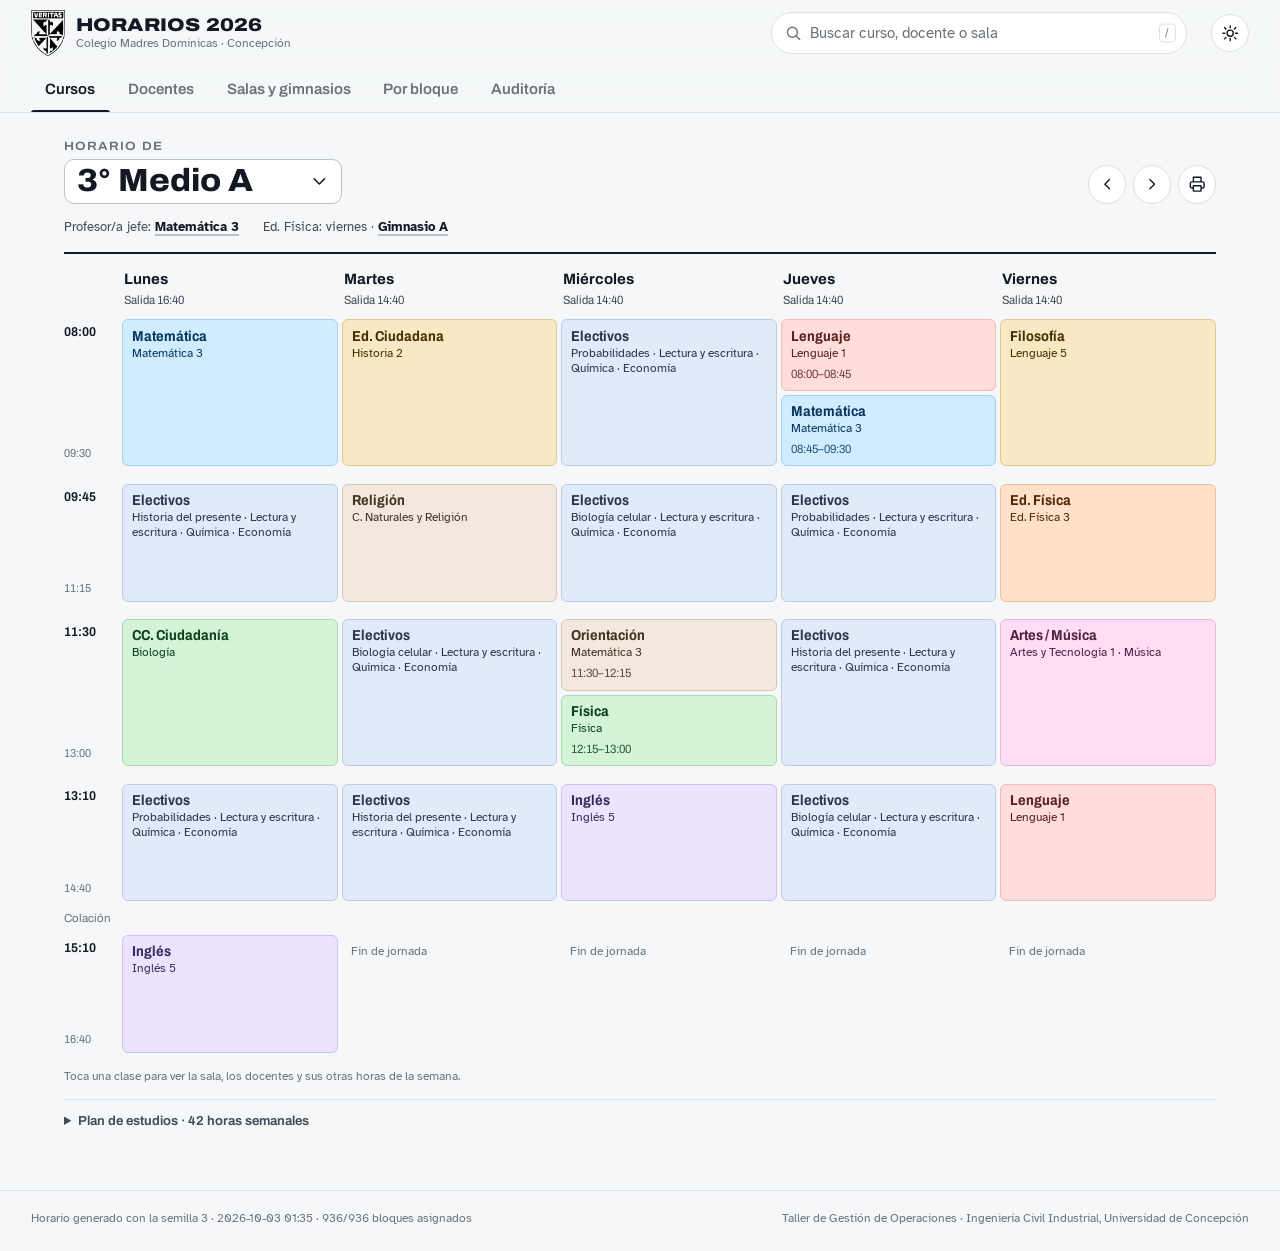
==== Prototipos/Prototipo 2/index.html @ 81212e11 "Prototipos" ====
<!doctype html>
<html lang="es">
<head>
  <meta charset="utf-8">
  <meta name="viewport" content="width=device-width, initial-scale=1, viewport-fit=cover">
  <title>Horarios MMDD 2026</title>
  <meta name="description" content="Visualizador de los horarios generados para el Colegio Madres Dominicas, año escolar 2026.">
  <link rel="icon" href="assets/escudo.png">
  <link rel="preconnect" href="https://fonts.googleapis.com">
  <link rel="preconnect" href="https://fonts.gstatic.com" crossorigin>
  <link rel="stylesheet" href="https://fonts.googleapis.com/css2?family=Archivo:wdth,wght@62..125,400..900&family=Atkinson+Hyperlegible:ital,wght@0,400;0,700;1,400&display=swap">
  <link rel="stylesheet" href="css/estilos.css">
  <script>
    // Aplica el tema guardado antes de pintar, para evitar un parpadeo
    try { const t = localStorage.getItem('mmdd-tema'); if (t) document.documentElement.dataset.theme = t; } catch (e) {}
  </script>
</head>
<body>
  <a class="saltar" href="#contenido">Ir al horario</a>

  <header class="barra">
    <div class="marca">
      <img class="escudo" src="assets/escudo.png" alt="Escudo del Colegio Madres Dominicas" width="34" height="44"
           onerror="this.replaceWith(Object.assign(document.createElement('span'),{className:'escudo-texto',textContent:'MD'}))">
      <div class="marca-texto">
        <span class="marca-nombre">Horarios <span id="marca-anio">2026</span></span>
        <span class="marca-colegio">Colegio Madres Dominicas · Concepción</span>
      </div>
    </div>

    <div class="buscador" role="search">
      <svg class="icono" viewBox="0 0 24 24" aria-hidden="true"><circle cx="11" cy="11" r="6.5"/><path d="m16 16 4.5 4.5"/></svg>
      <input id="buscar" type="search" autocomplete="off" spellcheck="false"
             placeholder="Buscar curso, docente o sala" aria-label="Buscar curso, docente o sala"
             aria-controls="resultados" aria-expanded="false">
      <kbd class="atajo" aria-hidden="true">/</kbd>
      <ul id="resultados" class="resultados" role="listbox" hidden></ul>
    </div>

    <button id="tema" class="boton-icono" type="button" aria-label="Cambiar entre tema claro y oscuro">
      <svg class="icono icono-sol" viewBox="0 0 24 24" aria-hidden="true"><circle cx="12" cy="12" r="4"/><path d="M12 2.5v2.5M12 19v2.5M4.6 4.6l1.8 1.8M17.6 17.6l1.8 1.8M2.5 12H5M19 12h2.5M4.6 19.4l1.8-1.8M17.6 6.4l1.8-1.8"/></svg>
      <svg class="icono icono-luna" viewBox="0 0 24 24" aria-hidden="true"><path d="M20 14.5A8 8 0 0 1 9.5 4a8 8 0 1 0 10.5 10.5Z"/></svg>
    </button>
  </header>

  <nav class="pestanas" aria-label="Vistas">
    <div class="pestanas-pista" role="tablist">
      <button class="pestana" role="tab" type="button" data-vista="cursos" id="tab-cursos" aria-controls="vista-cursos">Cursos</button>
      <button class="pestana" role="tab" type="button" data-vista="docentes" id="tab-docentes" aria-controls="vista-docentes">Docentes</button>
      <button class="pestana" role="tab" type="button" data-vista="salas" id="tab-salas" aria-controls="vista-salas">Salas<span class="solo-escritorio"> y gimnasios</span></button>
      <button class="pestana" role="tab" type="button" data-vista="bloque" id="tab-bloque" aria-controls="vista-bloque">Por bloque</button>
      <button class="pestana" role="tab" type="button" data-vista="auditoria" id="tab-auditoria" aria-controls="vista-auditoria">Auditoría</button>
      <span class="pestanas-indicador" aria-hidden="true"></span>
    </div>
  </nav>

  <main id="contenido" tabindex="-1">
    <!-- ============================== CURSOS ============================== -->
    <section class="vista" id="vista-cursos" role="tabpanel" aria-labelledby="tab-cursos" hidden>
      <div class="curso-simple">
        <div class="curso-barra">
          <div class="curso-elegir">
            <label class="eyebrow" for="curso-select">Horario de</label>
            <span class="curso-select-marco">
              <select id="curso-select"></select>
              <svg class="icono" viewBox="0 0 24 24" aria-hidden="true"><path d="m6 9 6 6 6-6"/></svg>
            </span>
          </div>
          <div class="cabecera-acciones">
            <button type="button" class="boton-icono" data-paso="-1" aria-label="Curso anterior" title="Curso anterior (←)">
              <svg class="icono" viewBox="0 0 24 24" aria-hidden="true"><path d="m15 6-6 6 6 6"/></svg>
            </button>
            <button type="button" class="boton-icono" data-paso="1" aria-label="Curso siguiente" title="Curso siguiente (→)">
              <svg class="icono" viewBox="0 0 24 24" aria-hidden="true"><path d="m9 6 6 6-6 6"/></svg>
            </button>
            <button type="button" class="boton-icono" data-imprimir aria-label="Imprimir horario" title="Imprimir">
              <svg class="icono" viewBox="0 0 24 24" aria-hidden="true"><path d="M7 9V3h10v6M7 17H5a2 2 0 0 1-2-2v-4a2 2 0 0 1 2-2h14a2 2 0 0 1 2 2v4a2 2 0 0 1-2 2h-2M7 14h10v7H7z"/></svg>
            </button>
          </div>
        </div>
        <div class="panel" id="panel-curso"></div>
      </div>
    </section>

    <!-- ============================== DOCENTES ============================== -->
    <section class="vista" id="vista-docentes" role="tabpanel" aria-labelledby="tab-docentes" hidden>
      <div class="disposicion">
        <aside class="selector" aria-label="Elegir docente">
          <button class="selector-toggle" type="button" aria-expanded="false">
            <span>Cambiar docente</span>
            <svg class="icono" viewBox="0 0 24 24" aria-hidden="true"><path d="m6 9 6 6 6-6"/></svg>
          </button>
          <div class="selector-cuerpo">
            <label class="filtro">
              <span class="visualmente-oculto">Filtrar docentes</span>
              <input id="filtro-docentes" type="search" placeholder="Filtrar por nombre o área" autocomplete="off">
            </label>
            <div id="selector-docentes"></div>
          </div>
        </aside>
        <div class="panel" id="panel-docente"></div>
      </div>
    </section>

    <!-- ============================== SALAS ============================== -->
    <section class="vista" id="vista-salas" role="tabpanel" aria-labelledby="tab-salas" hidden>
      <div class="disposicion">
        <aside class="selector" aria-label="Elegir sala o recinto">
          <button class="selector-toggle" type="button" aria-expanded="false">
            <span>Cambiar sala</span>
            <svg class="icono" viewBox="0 0 24 24" aria-hidden="true"><path d="m6 9 6 6 6-6"/></svg>
          </button>
          <div class="selector-cuerpo" id="selector-salas"></div>
        </aside>
        <div class="panel" id="panel-sala"></div>
      </div>
    </section>

    <!-- ============================== POR BLOQUE ============================== -->
    <section class="vista" id="vista-bloque" role="tabpanel" aria-labelledby="tab-bloque" hidden>
      <div class="momento" id="panel-bloque"></div>
    </section>

    <!-- ============================== AUDITORÍA ============================== -->
    <section class="vista" id="vista-auditoria" role="tabpanel" aria-labelledby="tab-auditoria" hidden>
      <div class="auditoria" id="panel-auditoria"></div>
    </section>
  </main>

  <aside class="detalle" id="detalle" aria-label="Detalle de la clase" aria-hidden="true" inert>
    <div class="detalle-cabecera">
      <span class="eyebrow" id="detalle-eyebrow"></span>
      <button class="boton-icono" type="button" id="detalle-cerrar" aria-label="Cerrar detalle">
        <svg class="icono" viewBox="0 0 24 24" aria-hidden="true"><path d="M6 6l12 12M18 6 6 18"/></svg>
      </button>
    </div>
    <div class="detalle-cuerpo" id="detalle-cuerpo"></div>
  </aside>

  <div class="tooltip" id="tooltip" role="status" hidden></div>

  <footer class="pie">
    <span id="pie-datos"></span>
    <span>Taller de Gestión de Operaciones · Ingeniería Civil Industrial, Universidad de Concepción</span>
  </footer>

  <!-- Animaciones: GSAP (si no carga, la página funciona igual, sin animaciones) -->
  <script src="https://cdnjs.cloudflare.com/ajax/libs/gsap/3.12.5/gsap.min.js"></script>
  <!-- Datos generados por exportar_datos.py a partir de notebooks/generador_horarios.py -->
  <script src="datos/horarios.js"></script>
  <script src="js/app.js"></script>
</body>
</html>
---- Prototipos/Prototipo 2/css/estilos.css ----
/* =============================================================================
   HORARIOS MMDD 2026 — Prototipo 2
   Concepto: cuaderno de horarios en blanco y negro (el hábito dominico y el escudo
   "Veritas"); el único color de la página lo ponen las asignaturas en la grilla.
   ========================================================================== */

:root {
  /* Neutros: papel frío y tinta casi negra, con un leve sesgo azul */
  --bg: oklch(0.975 0.004 255);
  --surface: oklch(1 0 0);
  --surface-2: oklch(0.955 0.006 255);
  --ink: oklch(0.21 0.02 262);
  --ink-2: oklch(0.41 0.02 262);
  --muted: oklch(0.55 0.016 262);
  --line: oklch(0.905 0.006 262);
  --line-strong: oklch(0.81 0.01 262);
  --hatch: oklch(0.86 0.008 262);
  /* Acento: azul tinta (foco, "ahora", gráficos) */
  --accent: oklch(0.48 0.15 262);
  --accent-wash: oklch(0.48 0.15 262 / 0.07);
  --on-ink: oklch(0.99 0 0);
  /* Estados (auditoría) */
  --good: oklch(0.52 0.13 150);
  --good-wash: oklch(0.52 0.13 150 / 0.12);
  --bad: oklch(0.53 0.19 27);
  --bad-wash: oklch(0.53 0.19 27 / 0.12);
  --pastoral: oklch(0.42 0.02 262);
  /* Recetas de color por asignatura (el tono --h lo aporta cada categoría) */
  --fill-l: 0.935; --fill-c: 0.052;
  --edge-l: 0.84;  --edge-c: 0.075;
  --text-l: 0.33;  --text-c: 0.085;
  --dot-l: 0.64;   --dot-c: 0.15;
  /* Escala secuencial (mapa de calor) */
  --seq-lo: oklch(0.96 0.02 255);
  --seq-hi: oklch(0.42 0.15 262);
  --seq-ink-lo: var(--ink);
  --seq-ink-hi: oklch(0.99 0 0);
  --shadow: 0 1px 2px oklch(0.2 0.02 262 / 0.06), 0 8px 28px oklch(0.2 0.02 262 / 0.12);

  /* Tipografía */
  --font-display: "Archivo", "Arial Narrow", system-ui, sans-serif;
  --font-body: "Atkinson Hyperlegible", system-ui, -apple-system, "Segoe UI", sans-serif;
  --font-data: "Archivo", system-ui, sans-serif;
  --t-xs: 0.75rem; --t-sm: 0.8125rem; --t-base: 0.9375rem; --t-md: 1.0625rem;
  --t-lg: 1.375rem; --t-xl: 2rem; --t-xxl: clamp(2.1rem, 4.2vw, 3.1rem);

  --radio: 6px;
  --gutter: clamp(16px, 2.4vw, 32px);
  --ancho-selector: 16.5rem;
  color-scheme: light;
}

@media (prefers-color-scheme: dark) {
  :root:not([data-theme="light"]) {
    --bg: oklch(0.17 0.008 262);
    --surface: oklch(0.205 0.01 262);
    --surface-2: oklch(0.235 0.012 262);
    --ink: oklch(0.95 0.005 262);
    --ink-2: oklch(0.81 0.01 262);
    --muted: oklch(0.66 0.012 262);
    --line: oklch(0.29 0.012 262);
    --line-strong: oklch(0.39 0.015 262);
    --hatch: oklch(0.3 0.012 262);
    --accent: oklch(0.75 0.12 262);
    --accent-wash: oklch(0.75 0.12 262 / 0.09);
    --on-ink: oklch(0.17 0.01 262);
    --good: oklch(0.74 0.15 150);
    --good-wash: oklch(0.74 0.15 150 / 0.14);
    --bad: oklch(0.72 0.16 27);
    --bad-wash: oklch(0.72 0.16 27 / 0.14);
    --pastoral: oklch(0.78 0.01 262);
    --fill-l: 0.33;  --fill-c: 0.06;
    --edge-l: 0.43;  --edge-c: 0.08;
    --text-l: 0.95;  --text-c: 0.035;
    --dot-l: 0.75;   --dot-c: 0.13;
    --seq-lo: oklch(0.25 0.02 262);
    --seq-hi: oklch(0.78 0.12 255);
    --seq-ink-lo: var(--ink);
    --seq-ink-hi: oklch(0.17 0.02 262);
    --shadow: 0 1px 2px oklch(0 0 0 / 0.3), 0 10px 32px oklch(0 0 0 / 0.45);
    color-scheme: dark;
  }
}
:root[data-theme="dark"] {
  --bg: oklch(0.17 0.008 262);
  --surface: oklch(0.205 0.01 262);
  --surface-2: oklch(0.235 0.012 262);
  --ink: oklch(0.95 0.005 262);
  --ink-2: oklch(0.81 0.01 262);
  --muted: oklch(0.66 0.012 262);
  --line: oklch(0.29 0.012 262);
  --line-strong: oklch(0.39 0.015 262);
  --hatch: oklch(0.3 0.012 262);
  --accent: oklch(0.75 0.12 262);
  --accent-wash: oklch(0.75 0.12 262 / 0.09);
  --on-ink: oklch(0.17 0.01 262);
  --good: oklch(0.74 0.15 150);
  --good-wash: oklch(0.74 0.15 150 / 0.14);
  --bad: oklch(0.72 0.16 27);
  --bad-wash: oklch(0.72 0.16 27 / 0.14);
  --pastoral: oklch(0.78 0.01 262);
  --fill-l: 0.33;  --fill-c: 0.06;
  --edge-l: 0.43;  --edge-c: 0.08;
  --text-l: 0.95;  --text-c: 0.035;
  --dot-l: 0.75;   --dot-c: 0.13;
  --seq-lo: oklch(0.25 0.02 262);
  --seq-hi: oklch(0.78 0.12 255);
  --seq-ink-lo: var(--ink);
  --seq-ink-hi: oklch(0.17 0.02 262);
  --shadow: 0 1px 2px oklch(0 0 0 / 0.3), 0 10px 32px oklch(0 0 0 / 0.45);
  color-scheme: dark;
}

/* Tono de cada familia de asignaturas */
.cat-lenguaje    { --h: 22; }
.cat-edfisica    { --h: 52; }
.cat-humanidades { --h: 88; }
.cat-ciencias    { --h: 148; }
.cat-tecnologia  { --h: 198; }
.cat-matematica  { --h: 250; }
.cat-ingles      { --h: 296; }
.cat-artes       { --h: 342; }
.cat-formacion   { --h: 70;  --cm: 0.35; }
.cat-electivo    { --h: 262; --cm: 0.45; }

/* ---------------------------------------------------------------- base --- */
*, *::before, *::after { box-sizing: border-box; }
html { -webkit-text-size-adjust: 100%; scroll-padding-top: 7rem; }
body {
  margin: 0;
  min-height: 100vh;
  display: flex;
  flex-direction: column;
  background: var(--bg);
  color: var(--ink);
  font-family: var(--font-body);
  font-size: var(--t-base);
  line-height: 1.5;
  -webkit-font-smoothing: antialiased;
}
img { max-width: 100%; }
[hidden] { display: none !important; }
button, input { font: inherit; color: inherit; }
button { cursor: pointer; }
h1, h2, h3 { font-family: var(--font-display); text-wrap: balance; margin: 0; }
p { margin: 0; }
:focus-visible { outline: 2px solid var(--accent); outline-offset: 2px; border-radius: 4px; }

.icono { width: 1.15rem; height: 1.15rem; fill: none; stroke: currentColor; stroke-width: 1.8; stroke-linecap: round; stroke-linejoin: round; flex: none; }
.solo-movil { display: none; }
.visualmente-oculto { position: absolute; width: 1px; height: 1px; overflow: hidden; clip: rect(0 0 0 0); white-space: nowrap; }
.saltar { position: absolute; left: 1rem; top: -3rem; z-index: 50; background: var(--ink); color: var(--on-ink); padding: .5rem .8rem; border-radius: var(--radio); }
.saltar:focus { top: 1rem; }

.eyebrow {
  font-family: var(--font-display);
  font-size: var(--t-xs);
  font-weight: 650;
  font-stretch: 110%;
  letter-spacing: .09em;
  text-transform: uppercase;
  color: var(--muted);
}

.boton-icono {
  display: inline-grid; place-items: center;
  width: 2.4rem; height: 2.4rem;
  border: 1px solid var(--line); border-radius: 999px;
  background: var(--surface);
  transition: background-color .2s, border-color .2s, transform .2s;
}
.boton-icono:hover { border-color: var(--line-strong); background: var(--surface-2); }
.boton-icono:active { transform: scale(.94); }

.boton {
  display: inline-flex; align-items: center; gap: .45rem;
  padding: .45rem .8rem;
  border: 1px solid var(--line-strong); border-radius: 999px;
  background: var(--surface);
  font-family: var(--font-display); font-weight: 600; font-size: var(--t-sm); font-stretch: 95%;
  transition: background-color .2s, border-color .2s, color .2s, transform .15s;
  white-space: nowrap;
}
.boton:hover { background: var(--ink); color: var(--on-ink); border-color: var(--ink); }
.boton:active { transform: scale(.96); }
.boton .icono { width: 1rem; height: 1rem; }

.enlace {
  border: 0; padding: 0; background: none;
  color: var(--ink); font-weight: 700;
  text-decoration: underline; text-decoration-color: var(--line-strong);
  text-underline-offset: 3px; text-decoration-thickness: 1.5px;
  transition: text-decoration-color .2s;
}
.enlace:hover { text-decoration-color: var(--accent); }

/* ------------------------------------------------------------- barra --- */
.barra {
  position: sticky; top: env(safe-area-inset-top, 0px); z-index: 30;
  display: flex; align-items: center; gap: clamp(.75rem, 2vw, 1.5rem);
  padding: .65rem var(--gutter);
  background: color-mix(in oklch, var(--bg) 88%, transparent);
  backdrop-filter: blur(10px);
  -webkit-backdrop-filter: blur(10px);
}
.marca { display: flex; align-items: center; gap: .7rem; min-width: 0; }
.escudo { width: 34px; height: auto; display: block; }
:root[data-theme="dark"] .escudo { filter: invert(1); }
@media (prefers-color-scheme: dark) { :root:not([data-theme="light"]) .escudo { filter: invert(1); } }
.escudo-texto { display: grid; place-items: center; width: 34px; height: 42px; border: 2px solid var(--ink); border-radius: 0 0 50% 50%; font-family: var(--font-display); font-weight: 800; font-size: .8rem; }
.marca-texto { display: flex; flex-direction: column; line-height: 1.15; min-width: 0; }
.marca-nombre { font-family: var(--font-display); font-weight: 850; font-stretch: 118%; font-size: 1.15rem; letter-spacing: .01em; text-transform: uppercase; }
.marca-colegio { font-size: var(--t-xs); color: var(--muted); white-space: nowrap; overflow: hidden; text-overflow: ellipsis; }

.buscador { position: relative; margin-left: auto; width: min(26rem, 100%); }
.buscador > .icono { position: absolute; left: .8rem; top: 50%; translate: 0 -50%; color: var(--muted); pointer-events: none; }
.buscador input {
  width: 100%;
  padding: .55rem 2.4rem .55rem 2.4rem;
  border: 1px solid var(--line); border-radius: 999px;
  background: var(--surface);
  transition: border-color .2s, box-shadow .2s;
}
.buscador input::placeholder { color: var(--muted); }
.buscador input:focus { outline: none; border-color: var(--ink); box-shadow: 0 0 0 3px var(--accent-wash); }
.buscador input::-webkit-search-cancel-button { display: none; }
.atajo {
  position: absolute; right: .7rem; top: 50%; translate: 0 -50%;
  font-family: var(--font-display); font-size: var(--t-xs); color: var(--muted);
  border: 1px solid var(--line); border-radius: 4px; padding: 0 .35rem; line-height: 1.4;
}
.resultados {
  position: absolute; left: 0; right: 0; top: calc(100% + .4rem);
  margin: 0; padding: .35rem; list-style: none;
  background: var(--surface); border: 1px solid var(--line); border-radius: 10px;
  box-shadow: var(--shadow);
  max-height: min(60vh, 26rem); overflow: auto;
}
.resultados li { display: flex; align-items: center; gap: .6rem; padding: .5rem .6rem; border-radius: 6px; cursor: pointer; }
.resultados li[aria-selected="true"] { background: var(--surface-2); }
.resultados .tipo { margin-left: auto; font-size: var(--t-xs); color: var(--muted); }
.resultados .vacio { color: var(--muted); cursor: default; }

.icono-luna { display: none; }
:root[data-theme="dark"] .icono-sol { display: none; }
:root[data-theme="dark"] .icono-luna { display: block; }
@media (prefers-color-scheme: dark) {
  :root:not([data-theme="light"]) .icono-sol { display: none; }
  :root:not([data-theme="light"]) .icono-luna { display: block; }
}

/* ---------------------------------------------------------- pestañas --- */
.pestanas {
  position: sticky; top: calc(env(safe-area-inset-top, 0px) + 3.75rem); z-index: 25;
  padding: 0 var(--gutter);
  background: color-mix(in oklch, var(--bg) 88%, transparent);
  backdrop-filter: blur(10px);
  -webkit-backdrop-filter: blur(10px);
  border-bottom: 1px solid var(--line);
  overflow-x: auto;
  scrollbar-width: none;
}
.pestanas::-webkit-scrollbar { display: none; }
.pestanas-pista { position: relative; display: flex; gap: .25rem; width: max-content; }
.pestana {
  position: relative; z-index: 1;
  padding: .75rem .9rem;
  border: 0; background: none;
  font-family: var(--font-display); font-weight: 600; font-stretch: 100%; font-size: var(--t-base);
  color: var(--muted);
  transition: color .25s;
  white-space: nowrap;
}
.pestana:hover { color: var(--ink); }
.pestana[aria-selected="true"] { color: var(--ink); }
.pestanas-indicador {
  position: absolute; bottom: -1px; left: 0; height: 3px; width: 0;
  background: var(--ink); border-radius: 3px 3px 0 0;
  transition: transform .45s cubic-bezier(.2,.8,.2,1), width .45s cubic-bezier(.2,.8,.2,1);
}

/* ------------------------------------------------------------ vistas --- */
main { flex: 1; padding: 1.5rem var(--gutter) 3rem; outline: none; }
.disposicion {
  display: grid;
  grid-template-columns: var(--ancho-selector) minmax(0, 1fr);
  gap: clamp(1rem, 2.4vw, 2.25rem);
  align-items: start;
  max-width: 96rem; margin: 0 auto;
}
.panel { min-width: 0; display: flex; flex-direction: column; gap: 1.25rem; }

/* --------------------------------------------------------- selector --- */
.selector {
  position: sticky; top: 8.4rem;
  max-height: calc(100vh - 9.5rem);
  overflow: auto;
  scrollbar-width: thin;
  padding-right: .25rem;
}
.selector-toggle { display: none; }
.selector-cuerpo { display: flex; flex-direction: column; gap: 1.1rem; }
.sel-grupo { display: flex; flex-direction: column; gap: .35rem; }
.sel-grupo > .eyebrow { margin-bottom: .15rem; }
.sel-fila { display: grid; grid-template-columns: 1fr auto auto; align-items: center; gap: .35rem; }
.sel-fila-nombre { font-weight: 700; font-size: var(--t-sm); }
.chip-curso {
  width: 2.35rem; height: 2.1rem;
  border: 1px solid var(--line); border-radius: var(--radio);
  background: var(--surface);
  font-family: var(--font-display); font-weight: 700; font-size: var(--t-base);
  transition: background-color .2s, color .2s, border-color .2s, transform .15s;
}
.chip-curso:hover { border-color: var(--ink); }
.chip-curso:active { transform: scale(.94); }
.chip-curso[aria-current="true"] { background: var(--ink); color: var(--on-ink); border-color: var(--ink); }
.chip-vacio { width: 2.35rem; }

.filtro input {
  width: 100%; padding: .5rem .75rem;
  border: 1px solid var(--line); border-radius: var(--radio);
  background: var(--surface);
}
.filtro input:focus { outline: none; border-color: var(--ink); }
#selector-docentes { display: flex; flex-direction: column; gap: 1.1rem; margin-top: .9rem; }
.item-lista {
  display: grid; grid-template-columns: minmax(0, 1fr) 2.6rem; align-items: center; column-gap: .6rem;
  width: 100%; padding: .4rem .55rem;
  border: 0; border-radius: var(--radio); background: none; text-align: left;
  transition: background-color .2s, color .2s;
}
.item-lista:hover { background: var(--surface-2); }
.item-lista[aria-current="true"] { background: var(--ink); color: var(--on-ink); }
.item-lista-nombre { font-weight: 700; font-size: var(--t-sm); white-space: nowrap; overflow: hidden; text-overflow: ellipsis; }
.item-lista-valor { font-family: var(--font-display); font-size: var(--t-xs); font-weight: 600; text-align: right; font-variant-numeric: tabular-nums; opacity: .8; }
.item-lista-barra { grid-column: 1 / -1; height: 3px; margin-top: .3rem; border-radius: 2px; background: var(--line); overflow: hidden; }
.item-lista-barra span { display: block; height: 100%; background: var(--ink-2); border-radius: 2px; }
.item-lista[aria-current="true"] .item-lista-barra { background: color-mix(in oklch, var(--on-ink) 30%, transparent); }
.item-lista[aria-current="true"] .item-lista-barra span { background: var(--on-ink); }

/* ------------------------------------------------------- encabezado --- */
.cabecera {
  display: flex; flex-wrap: wrap; align-items: flex-end; justify-content: space-between; gap: 1rem 1.5rem;
  padding-bottom: 1.1rem;
  border-bottom: 2px solid var(--ink);
}
.cabecera-titulo { display: flex; flex-direction: column; gap: .25rem; min-width: 0; }
.cabecera h1 {
  font-size: var(--t-xxl); line-height: 1; font-weight: 850; font-stretch: 112%;
  letter-spacing: -.01em; text-transform: uppercase;
}
.cabecera-meta { display: flex; flex-wrap: wrap; gap: .25rem 1.25rem; color: var(--ink-2); font-size: var(--t-sm); margin-top: .35rem; }
.cabecera-meta b { color: var(--ink); }
.cabecera-acciones { display: flex; align-items: center; gap: .4rem; }

.estadisticas { display: flex; flex-wrap: wrap; gap: .5rem 2rem; }
.estadistica { display: flex; flex-direction: column; min-width: 5.5rem; }
.estadistica-valor { font-family: var(--font-display); font-weight: 800; font-stretch: 105%; font-size: var(--t-xl); line-height: 1.05; }
.estadistica-etiqueta { font-size: var(--t-xs); color: var(--muted); }

/* --------------------------------------------------------- leyenda --- */
.leyenda { display: flex; flex-wrap: wrap; gap: .35rem; }
.leyenda-chip {
  display: inline-flex; align-items: center; gap: .45rem;
  padding: .3rem .65rem .3rem .5rem;
  border: 1px solid var(--line); border-radius: 999px;
  background: var(--surface);
  font-size: var(--t-sm);
  transition: border-color .2s, background-color .2s, transform .15s;
}
.leyenda-chip:hover, .leyenda-chip[aria-pressed="true"] { border-color: var(--ink); }
.leyenda-chip[aria-pressed="true"] { background: var(--surface-2); }
.leyenda-chip b { font-family: var(--font-display); font-weight: 700; font-variant-numeric: tabular-nums; color: var(--muted); }
.punto {
  width: .7rem; height: .7rem; border-radius: 50%; flex: none;
  background: oklch(var(--dot-l) calc(var(--dot-c) * var(--cm, 1)) var(--h, 262));
}
.leyenda-nota { font-size: var(--t-xs); color: var(--muted); }

/* ---------------------------------------------------------- grilla --- */
.grilla-marco { position: relative; }
.segmentado.dias-movil { display: none; }
.grilla {
  --fila: minmax(3.55rem, auto);
  position: relative;
  display: grid;
  grid-template-columns: 4.9rem repeat(5, minmax(0, 1fr));
  gap: 4px;
}
.g-esquina { grid-area: 1 / 1; }
.g-dia {
  display: flex; flex-direction: column; justify-content: flex-end;
  padding: .2rem .4rem .45rem;
  border-bottom: 1px solid var(--line-strong);
  position: relative;
}
.g-dia-nombre { font-family: var(--font-display); font-weight: 750; font-stretch: 108%; text-transform: uppercase; font-size: var(--t-sm); letter-spacing: .04em; }
.g-dia-sub { font-size: var(--t-xs); color: var(--muted); font-variant-numeric: tabular-nums; }
.g-dia.es-hoy .g-dia-nombre::after {
  content: "Hoy"; margin-left: .45rem; padding: .05rem .4rem; border-radius: 999px;
  background: var(--accent); color: var(--on-ink);
  font-size: .65rem; letter-spacing: .06em; vertical-align: .1em;
}
.g-columna-hoy { background: var(--accent-wash); border-radius: 8px; margin: -2px; z-index: 0; pointer-events: none; }

.g-hora {
  display: flex; flex-direction: column; justify-content: center;
  padding: .2rem .3rem .2rem 0;
  font-variant-numeric: tabular-nums;
}
.g-hora-num { font-family: var(--font-display); font-weight: 800; font-size: var(--t-md); line-height: 1; }
.g-hora-rango { font-size: .7rem; color: var(--muted); white-space: nowrap; }
.g-pausa-etiqueta { display: flex; align-items: center; font-size: .66rem; color: var(--muted); white-space: nowrap; font-family: var(--font-display); font-stretch: 90%; letter-spacing: .03em; text-transform: uppercase; }
.g-pausa {
  display: flex; align-items: center; gap: .6rem;
  font-size: var(--t-xs); color: var(--muted);
  font-variant-numeric: tabular-nums;
}
.g-pausa::before, .g-pausa::after { content: ""; flex: 1; border-top: 1px dashed var(--line-strong); }
.g-pausa-celda { border-radius: 4px; }

.g-dia-sub, .g-hora-rango, .g-pausa, .sesion-hora, .lt-hora, .calor-hora, .eje-escala, .cabecera-meta, .detalle-muestra p, .otras button, .criterio-valor {
  font-family: var(--font-data); font-stretch: 92%; font-variant-numeric: tabular-nums;
}

/* Sesión (clase) */
.sesion {
  position: relative; z-index: 1;
  display: flex; flex-direction: column; justify-content: flex-start; gap: .1rem;
  min-width: 0;
  padding: .45rem .55rem;
  border: 1px solid oklch(var(--edge-l) calc(var(--edge-c) * var(--cm, 1)) var(--h, 262));
  border-radius: var(--radio);
  background: oklch(var(--fill-l) calc(var(--fill-c) * var(--cm, 1)) var(--h, 262));
  color: oklch(var(--text-l) calc(var(--text-c) * var(--cm, 1)) var(--h, 262));
  text-align: left;
  transition: opacity .25s, transform .2s, box-shadow .2s, filter .25s, background-color .35s, border-color .35s;
  overflow: hidden;
}
button.sesion:hover { transform: translateY(-2px); box-shadow: var(--shadow); z-index: 2; }
.sesion.seleccionada { outline: 2px solid var(--ink); outline-offset: 1px; box-shadow: var(--shadow); z-index: 3; }
.sesion-titulo {
  font-family: var(--font-display); font-weight: 700; font-stretch: 88%;
  font-size: .9rem; line-height: 1.15;
  overflow-wrap: anywhere;
}
.sesion-sub { font-size: .74rem; line-height: 1.25; opacity: .85; overflow-wrap: anywhere; }
.sesion-pie { margin-top: auto; padding-top: .15rem; display: flex; flex-wrap: wrap; align-items: center; gap: .2rem .4rem; }
.sesion-hora { font-size: .68rem; opacity: .72; font-variant-numeric: tabular-nums; }
.sesion-marca {
  padding: 0 .3rem; border-radius: 3px;
  font-family: var(--font-display); font-weight: 700; font-size: .62rem; letter-spacing: .03em; line-height: 1.35;
  border: 1px solid currentColor; opacity: .75;
}
.sesion.cat-electivo {
  background-image: repeating-linear-gradient(135deg, transparent 0 7px, oklch(var(--edge-l) calc(var(--edge-c) * .45) 262 / .55) 7px 8px);
}
/* El anillo va por dentro: .sesion recorta lo que sale de su caja (overflow: hidden) */
.sesion.es-ahora::after {
  content: ""; position: absolute; inset: 0; border-radius: inherit; pointer-events: none;
  box-shadow: inset 0 0 0 2px var(--accent);
  animation: latido 1.8s ease-in-out infinite;
}
.sesion.es-ahora .sesion-titulo::before {
  content: "Ahora · "; color: var(--accent); font-stretch: 100%;
}
@keyframes latido { 0%, 100% { box-shadow: inset 0 0 0 2px var(--accent); } 50% { box-shadow: inset 0 0 0 2px var(--accent), inset 0 0 0 6px var(--accent-wash); } }

/* Celdas vacías */
.vacia {
  position: relative; z-index: 1;
  border-radius: var(--radio);
  border: 1px dashed var(--line);
  min-width: 0;
}
.vacia.fuera {
  border-style: solid; border-color: transparent;
  background: repeating-linear-gradient(135deg, transparent 0 6px, var(--hatch) 6px 7px);
  display: flex; align-items: flex-start;
  padding: .35rem .5rem;
  font-size: .7rem; color: var(--muted);
}
.vacia.ventana { border-style: dashed; border-color: var(--line-strong); display: flex; align-items: center; justify-content: center; font-size: .7rem; color: var(--muted); }
.vacia.parvulo { border-style: dotted; display: flex; align-items: center; justify-content: center; font-size: .7rem; color: var(--muted); text-align: center; padding: .25rem; }
.vacia.pastoral, .sesion.pastoral {
  border: 1px solid var(--pastoral);
  background: repeating-linear-gradient(45deg, transparent 0 5px, color-mix(in oklch, var(--pastoral) 22%, transparent) 5px 6px);
  color: var(--ink);
  display: flex; align-items: center; justify-content: center;
  font-family: var(--font-display); font-weight: 700; font-stretch: 90%; font-size: .72rem; letter-spacing: .05em; text-transform: uppercase;
}

/* Resaltado desde la leyenda */
.grilla.resaltando .sesion:not(.coincide) { opacity: .22; filter: saturate(.3); }
.grilla.resaltando .sesion.coincide { box-shadow: var(--shadow); transform: translateY(-1px); }

/* --------------------------------------------------- tablas y bloques --- */
.seccion { display: flex; flex-direction: column; gap: .75rem; }
.seccion-titulo { display: flex; align-items: baseline; justify-content: space-between; gap: 1rem; flex-wrap: wrap; }
.seccion-titulo h2 { font-size: var(--t-lg); font-weight: 800; font-stretch: 108%; text-transform: uppercase; letter-spacing: .01em; }
.seccion-titulo p { color: var(--muted); font-size: var(--t-sm); }

.columnas { display: grid; grid-template-columns: repeat(auto-fit, minmax(min(100%, 22rem), 1fr)); gap: 1.5rem 2rem; align-items: start; }
.columnas > * { min-width: 0; }

.tabla-marco { overflow-x: auto; }
.tabla { width: 100%; border-collapse: collapse; font-size: var(--t-sm); }
.tabla th, .tabla td { padding: .5rem .6rem; text-align: left; border-bottom: 1px solid var(--line); vertical-align: top; }
.tabla thead th { font-family: var(--font-display); font-size: var(--t-xs); font-weight: 650; letter-spacing: .08em; text-transform: uppercase; color: var(--muted); border-bottom: 1px solid var(--line-strong); }
.tabla .num { text-align: right; font-variant-numeric: tabular-nums; font-family: var(--font-display); font-weight: 700; white-space: nowrap; }
.tabla .grupo-fila th { padding-top: 1rem; font-family: var(--font-display); font-size: var(--t-xs); font-weight: 700; letter-spacing: .08em; text-transform: uppercase; color: var(--ink-2); border-bottom-color: var(--line-strong); }
.tabla tfoot td { border-bottom: 0; border-top: 2px solid var(--ink); font-weight: 700; }
.tabla .asig { display: flex; align-items: center; gap: .5rem; }
.tabla tbody tr { transition: background-color .2s; }
.tabla tbody tr:hover { background: var(--surface-2); }
.etiqueta {
  display: inline-block; padding: .05rem .45rem; border-radius: 999px;
  font-size: .7rem; font-weight: 700; white-space: nowrap;
  border: 1px solid var(--line-strong); color: var(--ink-2);
}
.docentes-lista { display: flex; flex-wrap: wrap; gap: .2rem .5rem; }

/* Carga por día (mini gráfico de columnas) */
.carga-dias { display: grid; grid-template-columns: repeat(5, 1fr); gap: .5rem; align-items: end; height: 6.5rem; padding-top: .5rem; }
.carga-dia { display: flex; flex-direction: column; align-items: center; gap: .25rem; height: 100%; justify-content: flex-end; }
.carga-dia-barra { width: min(100%, 24px); border-radius: 4px 4px 0 0; background: var(--accent); transform-origin: bottom; }
.carga-dia-valor { font-family: var(--font-display); font-weight: 700; font-size: var(--t-xs); font-variant-numeric: tabular-nums; }
.carga-dia-nombre { font-size: var(--t-xs); color: var(--muted); border-top: 1px solid var(--line-strong); width: 100%; text-align: center; padding-top: .15rem; }

/* ------------------------------------------------------- por bloque --- */
.momento { max-width: 96rem; margin: 0 auto; display: flex; flex-direction: column; gap: 1.25rem; }
.momento-controles { display: flex; flex-direction: column; gap: .9rem; padding-bottom: 1.1rem; border-bottom: 2px solid var(--ink); }
.momento-fila { display: flex; flex-wrap: wrap; align-items: center; gap: .6rem 1rem; }
.segmentado { display: inline-flex; padding: 3px; border: 1px solid var(--line); border-radius: 999px; background: var(--surface); }
.segmentado button {
  padding: .4rem .85rem; border: 0; border-radius: 999px; background: none;
  font-family: var(--font-display); font-weight: 650; font-size: var(--t-sm);
  color: var(--ink-2);
  transition: background-color .25s, color .25s;
}
.segmentado button:hover { color: var(--ink); }
.segmentado button[aria-pressed="true"] { background: var(--ink); color: var(--on-ink); }

.linea-tiempo { display: flex; align-items: stretch; gap: 4px; overflow-x: auto; padding: 2px 2px 6px; scrollbar-width: thin; }
.lt-bloque {
  flex: 1 0 4.4rem;
  display: flex; flex-direction: column; align-items: flex-start;
  padding: .45rem .55rem;
  border: 1px solid var(--line); border-radius: var(--radio);
  background: var(--surface);
  text-align: left;
  transition: background-color .25s, color .25s, border-color .25s;
}
.lt-bloque:hover { border-color: var(--ink); }
.lt-bloque[aria-pressed="true"] { background: var(--ink); color: var(--on-ink); border-color: var(--ink); }
.lt-num { font-family: var(--font-display); font-weight: 800; font-size: var(--t-md); line-height: 1.1; }
.lt-hora { font-size: .68rem; opacity: .75; font-variant-numeric: tabular-nums; white-space: nowrap; }
.lt-pausa { flex: 0 0 auto; display: flex; align-items: center; padding: 0 .1rem; }
.lt-pausa span { writing-mode: vertical-rl; transform: rotate(180deg); font-size: .6rem; letter-spacing: .08em; text-transform: uppercase; color: var(--muted); font-family: var(--font-display); }
.momento-resumen { display: flex; flex-wrap: wrap; align-items: baseline; gap: .3rem 1.5rem; }
.momento-resumen h1 { font-size: var(--t-xxl); font-weight: 850; font-stretch: 112%; text-transform: uppercase; line-height: 1; }
.boton.reproduciendo { background: var(--ink); color: var(--on-ink); border-color: var(--ink); }

.momento-grupos { display: flex; flex-direction: column; gap: 1.4rem; }
.momento-grupo { display: flex; flex-direction: column; gap: .5rem; }
/* 8 columnas: cada nivel ocupa un par A | B */
.tarjetas { display: grid; grid-template-columns: repeat(8, minmax(0, 1fr)); gap: 6px; }
@media (max-width: 1100px) { .tarjetas { grid-template-columns: repeat(4, minmax(0, 1fr)); } }
@media (max-width: 520px) { .tarjetas { grid-template-columns: repeat(2, minmax(0, 1fr)); } }
.tarjeta {
  min-height: 5.6rem;
  justify-content: flex-start;
}
.tarjeta .sesion-curso { font-family: var(--font-display); font-weight: 800; font-stretch: 105%; font-size: .8rem; text-transform: uppercase; letter-spacing: .04em; opacity: .9; }
.tarjeta.vacia { display: flex; flex-direction: column; gap: .1rem; padding: .45rem .55rem; }
.tarjeta.vacia .sesion-curso { color: var(--ink-2); }
.libres { display: flex; flex-wrap: wrap; gap: .35rem; }
.libres .leyenda-chip { font-weight: 600; }

/* --------------------------------------------------------- auditoría --- */
.auditoria { max-width: 84rem; margin: 0 auto; display: flex; flex-direction: column; gap: 2.25rem; }
.veredicto {
  display: grid; grid-template-columns: auto minmax(0, 1fr); gap: 1.25rem; align-items: center;
  padding-bottom: 1.5rem; border-bottom: 2px solid var(--ink);
}
.veredicto-sello {
  display: grid; place-items: center;
  width: 5.25rem; height: 5.25rem; border-radius: 50%;
  border: 2px solid var(--good); color: var(--good); background: var(--good-wash);
}
.veredicto-sello.mal { border-color: var(--bad); color: var(--bad); background: var(--bad-wash); }
.veredicto-sello .icono { width: 2.4rem; height: 2.4rem; stroke-width: 2.4; }
.veredicto h1 { font-size: var(--t-xxl); font-weight: 850; font-stretch: 112%; text-transform: uppercase; line-height: 1; }
.veredicto p { color: var(--ink-2); margin-top: .4rem; max-width: 65ch; }

.kpis { display: grid; grid-template-columns: repeat(auto-fit, minmax(min(100%, 12rem), 1fr)); gap: 1.5rem; }
.kpi { display: flex; flex-direction: column; gap: .2rem; padding-top: .75rem; border-top: 1px solid var(--line-strong); }
.kpi-valor { font-family: var(--font-display); font-weight: 800; font-size: clamp(2rem, 3.6vw, 2.75rem); line-height: 1; font-stretch: 105%; }
.kpi-valor small { font-size: .45em; color: var(--muted); font-weight: 700; margin-left: .15em; }
.kpi-etiqueta { font-size: var(--t-sm); color: var(--ink-2); }

.criterios { list-style: none; margin: 0; padding: 0; display: grid; grid-template-columns: repeat(auto-fit, minmax(min(100%, 24rem), 1fr)); gap: 0 2rem; }
.criterio { display: grid; grid-template-columns: minmax(0, 1fr) auto; align-items: center; gap: .25rem 1rem; padding: .7rem 0; border-bottom: 1px solid var(--line); }
.criterio-nombre { font-weight: 700; }
.criterio-valor { grid-column: 1; font-size: var(--t-sm); color: var(--muted); font-variant-numeric: tabular-nums; }
.estado {
  grid-column: 2; grid-row: 1 / span 2;
  display: inline-flex; align-items: center; gap: .3rem;
  padding: .2rem .6rem .2rem .45rem; border-radius: 999px;
  font-family: var(--font-display); font-weight: 700; font-size: var(--t-xs); letter-spacing: .05em; text-transform: uppercase;
  color: var(--good); background: var(--good-wash);
}
.estado .icono { width: .95rem; height: .95rem; stroke-width: 2.4; }
.estado.mal { color: var(--bad); background: var(--bad-wash); }

/* Gráfico de barras: horas por docente */
.barras { display: flex; flex-direction: column; gap: 1.1rem; }
.barras-grupo { display: flex; flex-direction: column; gap: 2px; }
.barras-grupo > .eyebrow { margin-bottom: .2rem; }
.barra-fila {
  display: grid; grid-template-columns: minmax(7rem, 11rem) minmax(0, 1fr) 2.5rem; align-items: center; gap: .75rem;
  padding: 3px .25rem; border: 0; background: none; border-radius: 4px; text-align: left; width: 100%;
  transition: background-color .2s;
}
.barra-fila:hover { background: var(--surface-2); }
.barra-nombre { font-size: var(--t-sm); white-space: nowrap; overflow: hidden; text-overflow: ellipsis; }
.barra-pista { position: relative; height: 16px; background-image: linear-gradient(to right, var(--line) 1px, transparent 1px); background-size: calc(100% / 4) 100%; border-left: 1px solid var(--line-strong); }
.barra-valor-marca { position: absolute; left: 0; top: 2px; bottom: 2px; background: var(--accent); border-radius: 0 4px 4px 0; transform-origin: left; max-width: 100%; }
.barra-num { font-family: var(--font-display); font-weight: 700; font-size: var(--t-sm); font-variant-numeric: tabular-nums; text-align: right; }
.eje { display: grid; grid-template-columns: minmax(7rem, 11rem) minmax(0, 1fr) 2.5rem; gap: .75rem; padding: 0 .25rem; }
.eje-escala { position: relative; height: 1rem; font-size: .68rem; color: var(--muted); font-variant-numeric: tabular-nums; }
.eje-escala span { position: absolute; translate: -50% 0; }
.eje-escala span:first-child { translate: 0 0; }
.eje-escala span:last-child { translate: -100% 0; }

/* Mapa de calor: docentes en clase por bloque */
.calor { display: grid; grid-template-columns: 4.6rem repeat(5, minmax(0, 1fr)); gap: 3px; }
.calor-celda {
  --t: 0;
  display: grid; place-items: center;
  height: 2.3rem; border: 0; border-radius: 4px;
  background: color-mix(in oklch, var(--seq-hi) calc(var(--t) * 100%), var(--seq-lo));
  color: var(--seq-ink-lo);
  font-family: var(--font-display); font-weight: 700; font-size: var(--t-sm); font-variant-numeric: tabular-nums;
  transition: transform .15s, box-shadow .15s;
}
.calor-celda.alto { color: var(--seq-ink-hi); }
.calor-celda:hover { transform: scale(1.06); box-shadow: var(--shadow); position: relative; z-index: 1; }
.calor-celda.nulo { background: none; border: 1px dashed var(--line); color: var(--muted); font-weight: 400; }
.calor-cab { font-family: var(--font-display); font-weight: 700; font-size: var(--t-xs); text-transform: uppercase; letter-spacing: .06em; text-align: center; color: var(--ink-2); padding-bottom: .2rem; }
.calor-hora { display: flex; align-items: center; font-size: var(--t-xs); color: var(--muted); font-variant-numeric: tabular-nums; }
.calor-hora b { color: var(--ink); font-family: var(--font-display); margin-right: .35rem; }
.calor-escala { display: flex; align-items: center; gap: .6rem; font-size: var(--t-xs); color: var(--muted); margin-top: .5rem; }
.calor-escala-barra { flex: 0 1 12rem; height: 8px; border-radius: 4px; background: linear-gradient(to right, var(--seq-lo), var(--seq-hi)); border: 1px solid var(--line); }

.errores { margin: 0; padding-left: 1.2rem; color: var(--bad); font-size: var(--t-sm); }
.nota { font-size: var(--t-sm); color: var(--ink-2); max-width: 70ch; }
.nota code { font-size: .85em; padding: .05rem .3rem; border-radius: 4px; background: var(--surface-2); border: 1px solid var(--line); }

/* ----------------------------------------------------------- detalle --- */
.detalle {
  position: fixed; z-index: 40;
  top: calc(env(safe-area-inset-top, 0px) + .75rem); right: .75rem; bottom: .75rem;
  width: min(23rem, calc(100vw - 1.5rem));
  display: flex; flex-direction: column;
  background: var(--surface);
  border: 1px solid var(--line); border-radius: 14px;
  box-shadow: var(--shadow);
  transform: translateX(calc(100% + 1.5rem));
  visibility: hidden;
  transition: transform .45s cubic-bezier(.2,.8,.2,1), visibility 0s linear .45s;
}
.detalle.abierto { transform: none; visibility: visible; transition: transform .45s cubic-bezier(.2,.8,.2,1), visibility 0s; }
.detalle-cabecera { display: flex; align-items: center; justify-content: space-between; gap: 1rem; padding: .9rem 1rem .6rem 1.25rem; }
.detalle-cuerpo { flex: 1; overflow: auto; padding: 0 1.25rem 1.5rem; display: flex; flex-direction: column; gap: 1.1rem; }
.detalle-muestra {
  padding: 1rem 1rem 1.1rem;
  border-radius: 10px;
  border: 1px solid oklch(var(--edge-l) calc(var(--edge-c) * var(--cm, 1)) var(--h, 262));
  background: oklch(var(--fill-l) calc(var(--fill-c) * var(--cm, 1)) var(--h, 262));
  color: oklch(var(--text-l) calc(var(--text-c) * var(--cm, 1)) var(--h, 262));
}
.detalle-muestra h2 { font-size: var(--t-lg); font-weight: 800; font-stretch: 100%; line-height: 1.1; }
.detalle-muestra p { font-size: var(--t-sm); margin-top: .3rem; font-variant-numeric: tabular-nums; }
.datos { display: grid; grid-template-columns: auto minmax(0, 1fr); gap: .55rem 1rem; margin: 0; font-size: var(--t-sm); }
.datos dt { color: var(--muted); }
.datos dd { margin: 0; font-weight: 700; display: flex; flex-wrap: wrap; gap: .2rem .6rem; }
.detalle h3 { font-size: var(--t-xs); font-weight: 700; letter-spacing: .08em; text-transform: uppercase; color: var(--muted); }
.grupos-electivo { list-style: none; margin: 0; padding: 0; display: flex; flex-direction: column; gap: .5rem; }
.grupos-electivo li { padding: .6rem .7rem; border: 1px solid var(--line); border-radius: 8px; font-size: var(--t-sm); display: flex; flex-direction: column; gap: .15rem; }
.grupos-electivo li b { font-family: var(--font-display); font-stretch: 92%; }
.grupos-electivo .meta { color: var(--ink-2); display: flex; flex-wrap: wrap; gap: .1rem .6rem; }
.otras { display: flex; flex-wrap: wrap; gap: .35rem; }
.otras button { padding: .25rem .55rem; border: 1px solid var(--line); border-radius: 999px; background: var(--surface); font-size: var(--t-xs); font-variant-numeric: tabular-nums; transition: border-color .2s; }
.otras button:hover { border-color: var(--ink); }

/* ----------------------------------------------------------- tooltip --- */
.tooltip {
  position: fixed; z-index: 60; pointer-events: none;
  max-width: 16rem; padding: .45rem .6rem;
  background: var(--ink); color: var(--on-ink);
  border-radius: 6px; font-size: var(--t-xs); line-height: 1.35;
  box-shadow: var(--shadow);
}
.tooltip b { font-family: var(--font-display); }

/* -------------------------------------------------------------- pie --- */
.pie {
  display: flex; flex-wrap: wrap; justify-content: space-between; gap: .3rem 1.5rem;
  padding: 1.1rem var(--gutter) 1.5rem;
  border-top: 1px solid var(--line);
  font-size: var(--t-xs); color: var(--muted);
}

.consejo {
  display: flex; align-items: center; gap: .75rem;
  padding: .55rem .6rem .55rem .9rem;
  border: 1px solid var(--line); border-radius: 10px; background: var(--surface);
  font-size: var(--t-sm); color: var(--ink-2);
}
.consejo p { flex: 1; }
.consejo .boton-icono { width: 2rem; height: 2rem; }

.aviso-datos { max-width: 40rem; margin: 3rem auto; padding: 1.5rem; border: 2px solid var(--ink); border-radius: 12px; background: var(--surface); }
.aviso-datos h1 { font-size: var(--t-lg); text-transform: uppercase; margin-bottom: .5rem; }

/* ------------------------------------------------------- responsivo --- */
@media (max-width: 1100px) {
  :root { --ancho-selector: 100%; }
  .disposicion { grid-template-columns: minmax(0, 1fr); }
  .selector { position: static; max-height: none; overflow: visible; padding: 0; }
  .selector-toggle {
    display: flex; align-items: center; justify-content: space-between; width: 100%;
    padding: .6rem .9rem; border: 1px solid var(--line-strong); border-radius: var(--radio);
    background: var(--surface); font-family: var(--font-display); font-weight: 650;
  }
  .selector-toggle .icono { transition: transform .3s; }
  .selector-toggle[aria-expanded="true"] .icono { transform: rotate(180deg); }
  .selector-cuerpo { display: none; margin-top: .9rem; }
  .selector.abierto .selector-cuerpo { display: flex; }
  #selector-cursos.selector-cuerpo { display: none; }
  .selector.abierto #selector-cursos { display: grid; grid-template-columns: repeat(auto-fill, minmax(14rem, 1fr)); gap: 1rem 2rem; }
  .selector.abierto #selector-docentes { display: grid; grid-template-columns: repeat(auto-fill, minmax(14rem, 1fr)); gap: 1rem 2rem; }
}

@media (max-width: 719px) {
  .marca-colegio { display: none; }
  .atajo { display: none; }
  .barra { flex-wrap: wrap; position: static; }
  .buscador { order: 3; width: 100%; }
  .pestanas { top: env(safe-area-inset-top, 0px); }
  .pestana { padding: .75rem .6rem; font-size: var(--t-sm); }
  .solo-escritorio { display: none; }
  .solo-movil { display: inline; }
  .momento-fila .segmentado { display: flex; width: 100%; }
  .momento-fila .segmentado button { flex: 1; padding-inline: .3rem; }
  .leyenda { flex-wrap: nowrap; overflow-x: auto; padding-bottom: .35rem; margin-inline: calc(var(--gutter) * -1); padding-inline: var(--gutter); scrollbar-width: none; }
  .leyenda::-webkit-scrollbar { display: none; }
  .leyenda-chip { flex: none; }
  .selector { top: auto; }
  .segmentado.dias-movil { display: flex; margin-bottom: .6rem; }
  .dias-movil button { flex: 1; padding-inline: .3rem; }
  .grilla { grid-template-columns: 4.1rem minmax(0, 1fr); }
  .grilla > [data-col]:not([data-col="1"]) { grid-column: 2 !important; }
  .grilla > .fuera-dia { display: none !important; }
  .g-columna-hoy { display: none; }
  .sesion-titulo { font-size: 1rem; }
  .sesion-sub { font-size: .8rem; }
  .detalle {
    top: auto; left: .5rem; right: .5rem; bottom: .5rem;
    width: auto; max-height: 78vh;
    transform: translateY(calc(100% + 1rem));
  }
  .veredicto { grid-template-columns: minmax(0, 1fr); }
  .barra-fila, .eje { grid-template-columns: 6.5rem minmax(0, 1fr) 2rem; gap: .5rem; }
}

@media (prefers-reduced-motion: reduce) {
  *, *::before, *::after { transition-duration: .01ms !important; animation: none !important; }
}

/* ------------------------------------------------------------ impresión --- */
@media print {
  @page { size: landscape; margin: 10mm; }
  body { background: #fff; color: #000; }
  .barra, .pestanas, .selector, .detalle, .pie, .cabecera-acciones, .consejo, .tooltip, .dias-movil, .leyenda-nota { display: none !important; }
  main { padding: 0; }
  .disposicion { display: block; }
  .sesion, .vacia.fuera, .vacia.pastoral, .calor-celda { -webkit-print-color-adjust: exact; print-color-adjust: exact; }
  .sesion { break-inside: avoid; }
  .grilla > .fuera-dia { display: flex !important; }
}

/* =============================================================================
   Cursos simplificado (solo #vista-cursos)
   La semana a todo el ancho: el curso se elige en un desplegable, cada clase dice
   qué es y con quién, y lo secundario (plan, detalle) queda a un toque.
   ========================================================================== */
#vista-cursos .curso-simple { max-width: 72rem; margin: 0 auto; display: flex; flex-direction: column; gap: .9rem; }
#vista-cursos .panel { gap: .9rem; }

/* Barra: "Horario de [curso ⌄]"  ‹ › ⎙ */
#vista-cursos .curso-barra { display: flex; flex-wrap: wrap; align-items: flex-end; justify-content: space-between; gap: .6rem 1rem; }
#vista-cursos .curso-elegir { display: flex; flex-direction: column; gap: .2rem; min-width: 0; }
#vista-cursos .curso-select-marco { position: relative; display: inline-flex; align-items: center; max-width: 100%; }
#vista-cursos .curso-select-marco .icono { position: absolute; right: .75rem; width: 1.3rem; height: 1.3rem; pointer-events: none; }
#curso-select {
  appearance: none; -webkit-appearance: none;
  max-width: 100%; min-height: 2.75rem;
  padding: .15rem 2.6rem .15rem .75rem;
  border: 1px solid var(--line-strong); border-radius: 10px;
  background: var(--surface); color: var(--ink);
  font-family: var(--font-display); font-weight: 800; font-stretch: 105%;
  font-size: clamp(1.5rem, 2.6vw, 2rem); line-height: 1.2;
  cursor: pointer;
  transition: border-color .2s;
}
#curso-select:hover { border-color: var(--ink); }
#curso-select optgroup, #curso-select option { font-family: var(--font-body); font-size: 1rem; font-weight: 400; font-stretch: 100%; }
#curso-select optgroup { font-weight: 700; }

/* Una línea de datos y la raya negra de las cabeceras del sitio */
#vista-cursos .curso-meta {
  display: flex; flex-wrap: wrap; gap: .25rem 1.5rem;
  padding-bottom: .9rem; border-bottom: 2px solid var(--ink);
  font-size: var(--t-sm); color: var(--ink-2);
}
#vista-cursos .curso-pista { font-size: var(--t-xs); color: var(--muted); }

/* Grilla: días con su hora de salida, una etiqueta por periodo, recreos como aire */
#vista-cursos .grilla { grid-template-columns: 3.4rem repeat(5, minmax(0, 1fr)); }
#vista-cursos .g-dia { border-bottom: 0; padding: 0 .1rem .4rem; }
#vista-cursos .g-dia-nombre { text-transform: none; letter-spacing: 0; font-stretch: 100%; font-weight: 700; font-size: var(--t-base); }
#vista-cursos .g-dia-sub { color: var(--ink-2); }
#vista-cursos .g-dia.es-hoy .g-dia-nombre { color: var(--accent); }
#vista-cursos .g-dia.es-hoy .g-dia-nombre::after {
  content: " · hoy"; margin: 0; padding: 0; border-radius: 0;
  background: none; color: inherit; font-size: inherit; letter-spacing: 0; vertical-align: baseline; font-weight: 400;
}
#vista-cursos .g-periodo { justify-content: space-between; padding: .35rem .35rem .35rem 0; }
#vista-cursos .g-periodo span { font-family: var(--font-data); font-stretch: 92%; font-variant-numeric: tabular-nums; line-height: 1.2; }
#vista-cursos .g-periodo span:first-child { font-size: .8rem; font-weight: 650; color: var(--ink); }
#vista-cursos .g-periodo span:last-child { font-size: .72rem; color: var(--muted); }
#vista-cursos .g-pausa-etiqueta { text-transform: none; letter-spacing: 0; font-stretch: 100%; font-size: .72rem; }

/* Tarjetas: asignatura, docentes y (solo en bloques sueltos) su horario */
#vista-cursos .sesion.cat-electivo { background-image: none; }
#vista-cursos button.sesion:hover { transform: none; box-shadow: none; border-color: color-mix(in oklch, currentColor 45%, transparent); }
#vista-cursos .sesion-sub {
  opacity: 1; font-size: .75rem;
  display: -webkit-box; -webkit-box-orient: vertical; -webkit-line-clamp: 2; line-clamp: 2; overflow: hidden;
}
#vista-cursos .sesion.cat-electivo .sesion-sub { -webkit-line-clamp: 3; line-clamp: 3; }
#vista-cursos .sesion-hora { font-size: .75rem; opacity: .85; }
#vista-cursos .sesion.es-ahora::after { animation: none; }
#vista-cursos .sesion.misma-asig,
#vista-cursos button.sesion.misma-asig:hover { box-shadow: inset 0 0 0 2px currentColor; }
#vista-cursos .vacia.fuera { background: none; font-size: .75rem; }

/* Párvulos: dos tarjetas de Ed. Física en vez de una grilla casi vacía */
#vista-cursos .parvulo-clases { display: flex; flex-direction: column; gap: .6rem; }
#vista-cursos .parvulo-clases ul {
  list-style: none; margin: 0; padding: 0;
  display: grid; grid-template-columns: repeat(auto-fill, minmax(min(100%, 15rem), 1fr)); gap: .6rem;
  max-width: 34rem;
}
#vista-cursos .parvulo-clases .sesion { width: 100%; min-height: 5.5rem; padding: .7rem .8rem; gap: .15rem; }

/* Plan de estudios plegado */
#vista-cursos .plan-curso { border-top: 1px solid var(--line); }
#vista-cursos .plan-curso > summary {
  cursor: pointer; padding: .7rem 0;
  font-family: var(--font-display); font-weight: 650; font-size: var(--t-sm); color: var(--ink-2);
}
#vista-cursos .plan-curso > summary:hover { color: var(--ink); }
#vista-cursos .plan-curso .tabla-marco { max-width: 48rem; }

@media (max-width: 719px) {
  #vista-cursos .grilla { grid-template-columns: 3.4rem minmax(0, 1fr); }
  #vista-cursos .curso-barra { flex-wrap: nowrap; }
  #vista-cursos .curso-elegir { flex: 1 1 0; }
  #vista-cursos .curso-select-marco, #curso-select { width: 100%; }
  #curso-select { font-size: var(--t-lg); }
  #vista-cursos .curso-barra .boton-icono { width: 2.75rem; height: 2.75rem; }
  #vista-cursos [data-imprimir] { display: none; }
  #vista-cursos .dias-movil button { min-height: 2.75rem; }
  #vista-cursos .sesion-sub, #vista-cursos .sesion-hora { font-size: .8rem; }
  #vista-cursos .curso-meta { flex-direction: column; gap: .15rem; }
}

@media print {
  #vista-cursos .curso-barra, #vista-cursos .curso-pista, #vista-cursos .plan-curso:not([open]) { display: none !important; }
  #vista-cursos .curso-titulo {
    position: static; width: auto; height: auto; overflow: visible; clip: auto; white-space: normal;
    font-size: 1.5rem; font-weight: 850; margin-bottom: .2rem;
  }
  #vista-cursos .curso-meta { color: #000; border-bottom-color: #000; }
  /* El papel es blanco: se imprime siempre con la paleta clara, aunque la pantalla esté en tema oscuro */
  #vista-cursos {
    --ink: oklch(0.21 0.02 262); --ink-2: oklch(0.41 0.02 262); --muted: oklch(0.55 0.016 262);
    --line: oklch(0.905 0.006 262); --line-strong: oklch(0.81 0.01 262); --hatch: oklch(0.86 0.008 262);
    --accent: oklch(0.48 0.15 262); --surface: oklch(1 0 0);
    --fill-l: 0.935; --fill-c: 0.052; --edge-l: 0.84; --edge-c: 0.075;
    --text-l: 0.33;  --text-c: 0.085; --dot-l: 0.64;   --dot-c: 0.15;
    color-scheme: light;
  }
  /* Una sola hoja horizontal: menos aire y la jornada larga (lunes hasta 16:40) un poco más chica */
  #vista-cursos .panel { gap: .5rem; }
  #vista-cursos .grilla-marco { zoom: .94; }
  #vista-cursos .grilla-marco.jornada-larga { zoom: .74; }
}
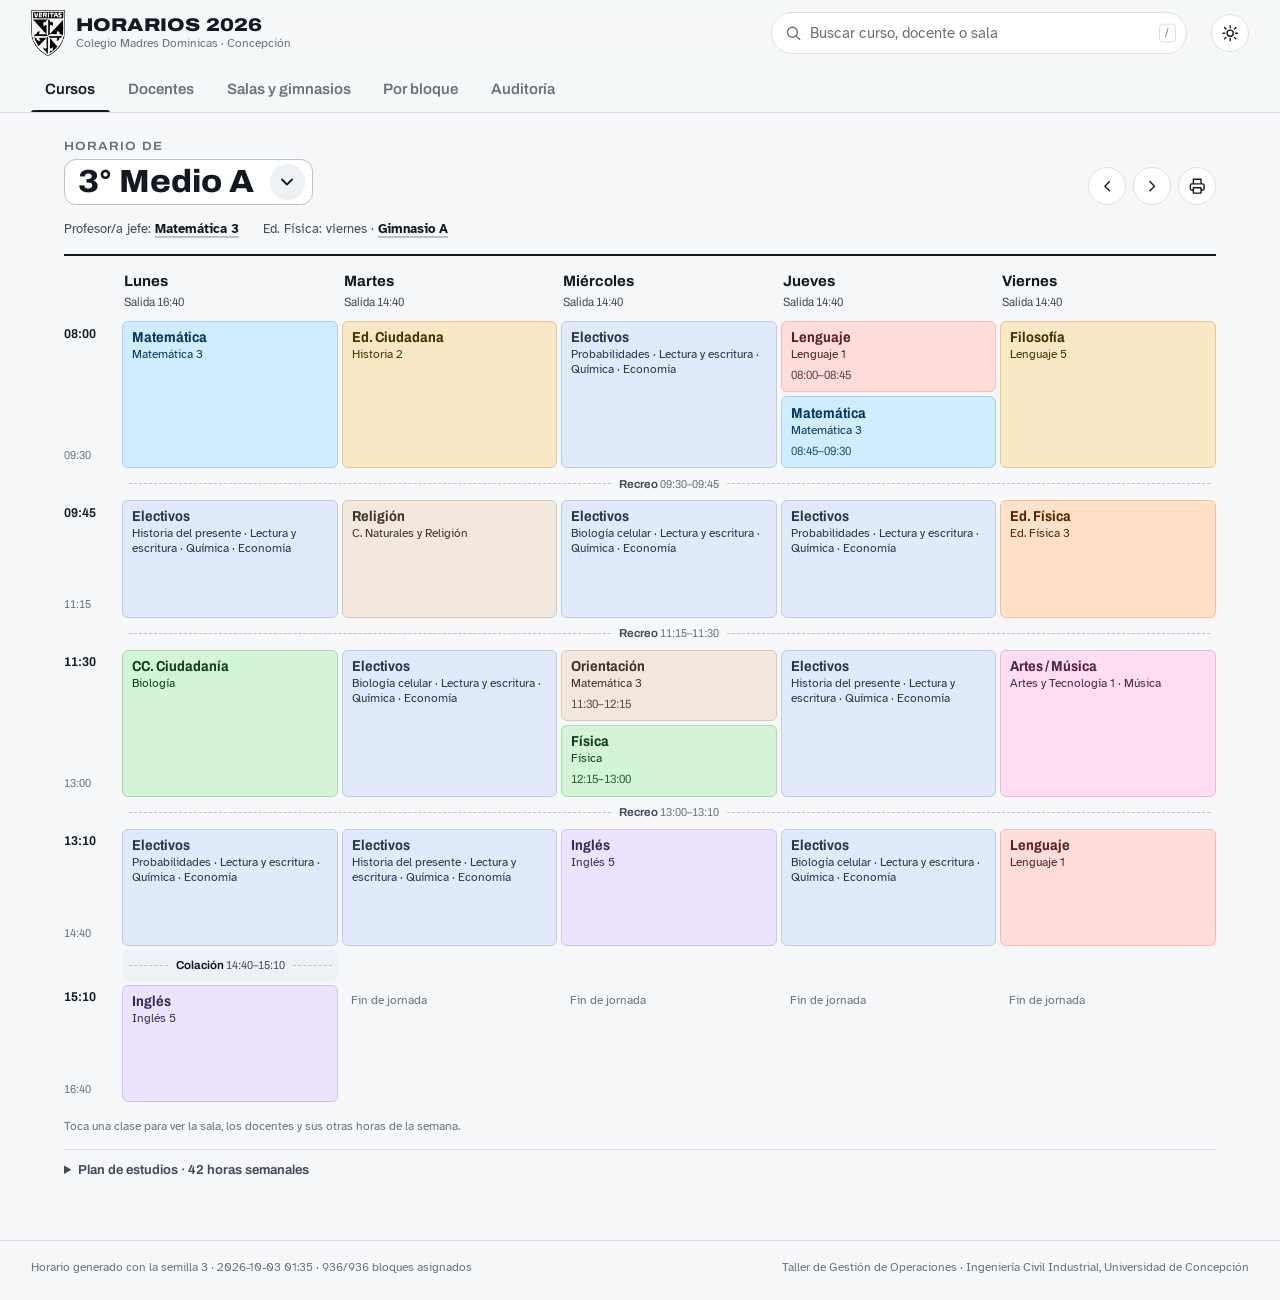
==== commit 1dee81a6: "update" ====
--- a/Prototipos/Prototipo 2/index.html
+++ b/Prototipos/Prototipo 2/index.html
@@ -60,11 +60,23 @@
       <div class="curso-simple">
         <div class="curso-barra">
           <div class="curso-elegir">
-            <label class="eyebrow" for="curso-select">Horario de</label>
-            <span class="curso-select-marco">
-              <select id="curso-select"></select>
-              <svg class="icono" viewBox="0 0 24 24" aria-hidden="true"><path d="m6 9 6 6 6-6"/></svg>
-            </span>
+            <span class="eyebrow" id="curso-rotulo">Horario de</span>
+            <button type="button" id="curso-boton" class="curso-boton" aria-haspopup="dialog" aria-expanded="false"
+                    aria-controls="curso-menu" aria-labelledby="curso-rotulo curso-actual">
+              <span id="curso-actual"></span>
+              <span class="curso-boton-flecha" aria-hidden="true">
+                <svg class="icono" viewBox="0 0 24 24"><path d="m6 9 6 6 6-6"/></svg>
+              </span>
+            </button>
+            <div class="curso-menu" id="curso-menu" role="dialog" aria-label="Elegir curso" hidden>
+              <div class="curso-menu-cabecera">
+                <span class="curso-menu-titulo">Elige un curso</span>
+                <button type="button" class="boton-icono" data-cerrar-cursos aria-label="Cerrar">
+                  <svg class="icono" viewBox="0 0 24 24" aria-hidden="true"><path d="M6 6l12 12M18 6 6 18"/></svg>
+                </button>
+              </div>
+              <div class="curso-menu-grupos" id="curso-menu-grupos"></div>
+            </div>
           </div>
           <div class="cabecera-acciones">
             <button type="button" class="boton-icono" data-paso="-1" aria-label="Curso anterior" title="Curso anterior (←)">
--- a/Prototipos/Prototipo 2/css/estilos.css
+++ b/Prototipos/Prototipo 2/css/estilos.css
@@ -786,7 +786,7 @@
   .barra, .pestanas, .selector, .detalle, .pie, .cabecera-acciones, .consejo, .tooltip, .dias-movil, .leyenda-nota { display: none !important; }
   main { padding: 0; }
   .disposicion { display: block; }
-  .sesion, .vacia.fuera, .vacia.pastoral, .calor-celda { -webkit-print-color-adjust: exact; print-color-adjust: exact; }
+  .sesion, .vacia.fuera, .vacia.pastoral, .calor-celda, .g-pausa.colacion { -webkit-print-color-adjust: exact; print-color-adjust: exact; }
   .sesion { break-inside: avoid; }
   .grilla > .fuera-dia { display: flex !important; }
 }
@@ -800,24 +800,57 @@
 #vista-cursos .panel { gap: .9rem; }
 
 /* Barra: "Horario de [curso ⌄]"  ‹ › ⎙ */
-#vista-cursos .curso-barra { display: flex; flex-wrap: wrap; align-items: flex-end; justify-content: space-between; gap: .6rem 1rem; }
+#vista-cursos .curso-barra { position: relative; display: flex; flex-wrap: wrap; align-items: flex-end; justify-content: space-between; gap: .6rem 1rem; }
 #vista-cursos .curso-elegir { display: flex; flex-direction: column; gap: .2rem; min-width: 0; }
-#vista-cursos .curso-select-marco { position: relative; display: inline-flex; align-items: center; max-width: 100%; }
-#vista-cursos .curso-select-marco .icono { position: absolute; right: .75rem; width: 1.3rem; height: 1.3rem; pointer-events: none; }
-#curso-select {
-  appearance: none; -webkit-appearance: none;
+.curso-boton {
+  display: inline-flex; align-items: center; justify-content: space-between; gap: 1rem;
   max-width: 100%; min-height: 2.75rem;
-  padding: .15rem 2.6rem .15rem .75rem;
-  border: 1px solid var(--line-strong); border-radius: 10px;
-  background: var(--surface); color: var(--ink);
+  padding: .2rem .45rem .2rem .8rem;
+  border: 1px solid var(--line-strong); border-radius: 12px;
+  background: var(--surface); text-align: left;
   font-family: var(--font-display); font-weight: 800; font-stretch: 105%;
   font-size: clamp(1.5rem, 2.6vw, 2rem); line-height: 1.2;
-  cursor: pointer;
-  transition: border-color .2s;
-}
-#curso-select:hover { border-color: var(--ink); }
-#curso-select optgroup, #curso-select option { font-family: var(--font-body); font-size: 1rem; font-weight: 400; font-stretch: 100%; }
-#curso-select optgroup { font-weight: 700; }
+  transition: border-color .2s, box-shadow .2s;
+}
+.curso-boton:hover, .curso-boton[aria-expanded="true"] { border-color: var(--ink); }
+.curso-boton[aria-expanded="true"] { box-shadow: 0 0 0 3px var(--accent-wash); }
+.curso-boton-flecha {
+  display: grid; place-items: center; flex: none;
+  width: 2.2rem; height: 2.2rem; border-radius: 50%;
+  background: var(--surface-2);
+  transition: background-color .2s, color .2s;
+}
+.curso-boton:hover .curso-boton-flecha { background: var(--ink); color: var(--on-ink); }
+.curso-boton-flecha .icono { width: 1.25rem; height: 1.25rem; stroke-width: 2.2; transition: transform .3s; }
+.curso-boton[aria-expanded="true"] .curso-boton-flecha .icono { transform: rotate(180deg); }
+
+/* Menú de cursos: ciclos en columnas, una fila por nivel con sus secciones A y B */
+.curso-menu {
+  position: absolute; z-index: 20; top: calc(100% + .5rem); left: 0;
+  width: min(100%, 52rem);
+  padding: .8rem 1.1rem 1.1rem;
+  border: 1px solid var(--line-strong); border-radius: 14px;
+  background: var(--surface); box-shadow: var(--shadow);
+}
+.curso-menu-cabecera { display: flex; align-items: center; justify-content: space-between; gap: 1rem; margin-bottom: .6rem; }
+.curso-menu-titulo { font-family: var(--font-display); font-weight: 700; font-size: var(--t-md); }
+#vista-cursos .curso-menu-cabecera .boton-icono { width: 2.25rem; height: 2.25rem; }
+.curso-menu-grupos { display: grid; grid-template-columns: repeat(4, minmax(0, 1fr)); gap: 1.1rem 1.25rem; }
+.curso-menu-grupo { display: flex; flex-direction: column; gap: .2rem; min-width: 0; }
+.curso-menu-grupo > .eyebrow {
+  margin-bottom: .2rem; padding-left: .55rem;
+  text-transform: none; letter-spacing: .01em; font-stretch: 100%; font-size: var(--t-sm);
+  white-space: nowrap; overflow: hidden; text-overflow: ellipsis;
+}
+.curso-menu-fila {
+  display: grid; grid-template-columns: minmax(0, 1fr) auto auto; align-items: center; gap: .35rem;
+  padding: .2rem .2rem .2rem .55rem; border-radius: 10px;
+  transition: background-color .2s;
+}
+.curso-menu-fila:has(.chip-curso:hover), .curso-menu-fila:has([aria-current="true"]) { background: var(--surface-2); }
+.curso-menu-nivel { font-weight: 700; font-size: var(--t-sm); white-space: nowrap; overflow: hidden; text-overflow: ellipsis; }
+.curso-menu .chip-curso { width: 2.6rem; height: 2.5rem; border-radius: 8px; }
+.curso-menu .chip-vacio { width: 2.6rem; }
 
 /* Una línea de datos y la raya negra de las cabeceras del sitio */
 #vista-cursos .curso-meta {
@@ -827,7 +860,7 @@
 }
 #vista-cursos .curso-pista { font-size: var(--t-xs); color: var(--muted); }
 
-/* Grilla: días con su hora de salida, una etiqueta por periodo, recreos como aire */
+/* Grilla: días con su hora de salida, una etiqueta por periodo, recreos y colación rotulados */
 #vista-cursos .grilla { grid-template-columns: 3.4rem repeat(5, minmax(0, 1fr)); }
 #vista-cursos .g-dia { border-bottom: 0; padding: 0 .1rem .4rem; }
 #vista-cursos .g-dia-nombre { text-transform: none; letter-spacing: 0; font-stretch: 100%; font-weight: 700; font-size: var(--t-base); }
@@ -841,7 +874,13 @@
 #vista-cursos .g-periodo span { font-family: var(--font-data); font-stretch: 92%; font-variant-numeric: tabular-nums; line-height: 1.2; }
 #vista-cursos .g-periodo span:first-child { font-size: .8rem; font-weight: 650; color: var(--ink); }
 #vista-cursos .g-periodo span:last-child { font-size: .72rem; color: var(--muted); }
-#vista-cursos .g-pausa-etiqueta { text-transform: none; letter-spacing: 0; font-stretch: 100%; font-size: .72rem; }
+#vista-cursos .g-pausa { gap: .5rem; padding: 0 .4rem; font-size: .72rem; }
+#vista-cursos .g-pausa::before, #vista-cursos .g-pausa::after { min-width: .5rem; }
+#vista-cursos .g-pausa-texto { text-align: center; line-height: 1.25; }
+#vista-cursos .g-pausa-texto b { font-family: var(--font-display); font-weight: 650; font-stretch: 100%; color: var(--ink-2); }
+/* La colación (almuerzo) es la pausa larga: banda con fondo para distinguirla de los recreos */
+#vista-cursos .g-pausa.colacion { background: var(--surface-2); border-radius: 6px; color: var(--ink-2); }
+#vista-cursos .g-pausa.colacion .g-pausa-texto b { color: var(--ink); }
 
 /* Tarjetas: asignatura, docentes y (solo en bloques sueltos) su horario */
 #vista-cursos .sesion.cat-electivo { background-image: none; }
@@ -875,13 +914,23 @@
 #vista-cursos .plan-curso > summary:hover { color: var(--ink); }
 #vista-cursos .plan-curso .tabla-marco { max-width: 48rem; }
 
+@media (max-width: 879px) {
+  .curso-menu { width: min(100%, 30rem); }
+  .curso-menu-grupos { grid-template-columns: repeat(2, minmax(0, 1fr)); }
+}
+
 @media (max-width: 719px) {
   #vista-cursos .grilla { grid-template-columns: 3.4rem minmax(0, 1fr); }
   #vista-cursos .curso-barra { flex-wrap: nowrap; }
   #vista-cursos .curso-elegir { flex: 1 1 0; }
-  #vista-cursos .curso-select-marco, #curso-select { width: 100%; }
-  #curso-select { font-size: var(--t-lg); }
+  .curso-boton { width: 100%; font-size: var(--t-lg); }
   #vista-cursos .curso-barra .boton-icono { width: 2.75rem; height: 2.75rem; }
+  #vista-cursos .curso-menu-cabecera .boton-icono { width: 2.5rem; height: 2.5rem; }
+  .curso-menu { width: 100%; padding: .7rem .75rem 1rem; }
+  .curso-menu-grupos { gap: 1rem .6rem; }
+  .curso-menu-fila { padding-left: .45rem; gap: .3rem; }
+  .curso-menu .chip-curso, .curso-menu .chip-vacio { width: 2.5rem; }
+  .curso-menu .chip-curso { height: 2.75rem; }
   #vista-cursos [data-imprimir] { display: none; }
   #vista-cursos .dias-movil button { min-height: 2.75rem; }
   #vista-cursos .sesion-sub, #vista-cursos .sesion-hora { font-size: .8rem; }
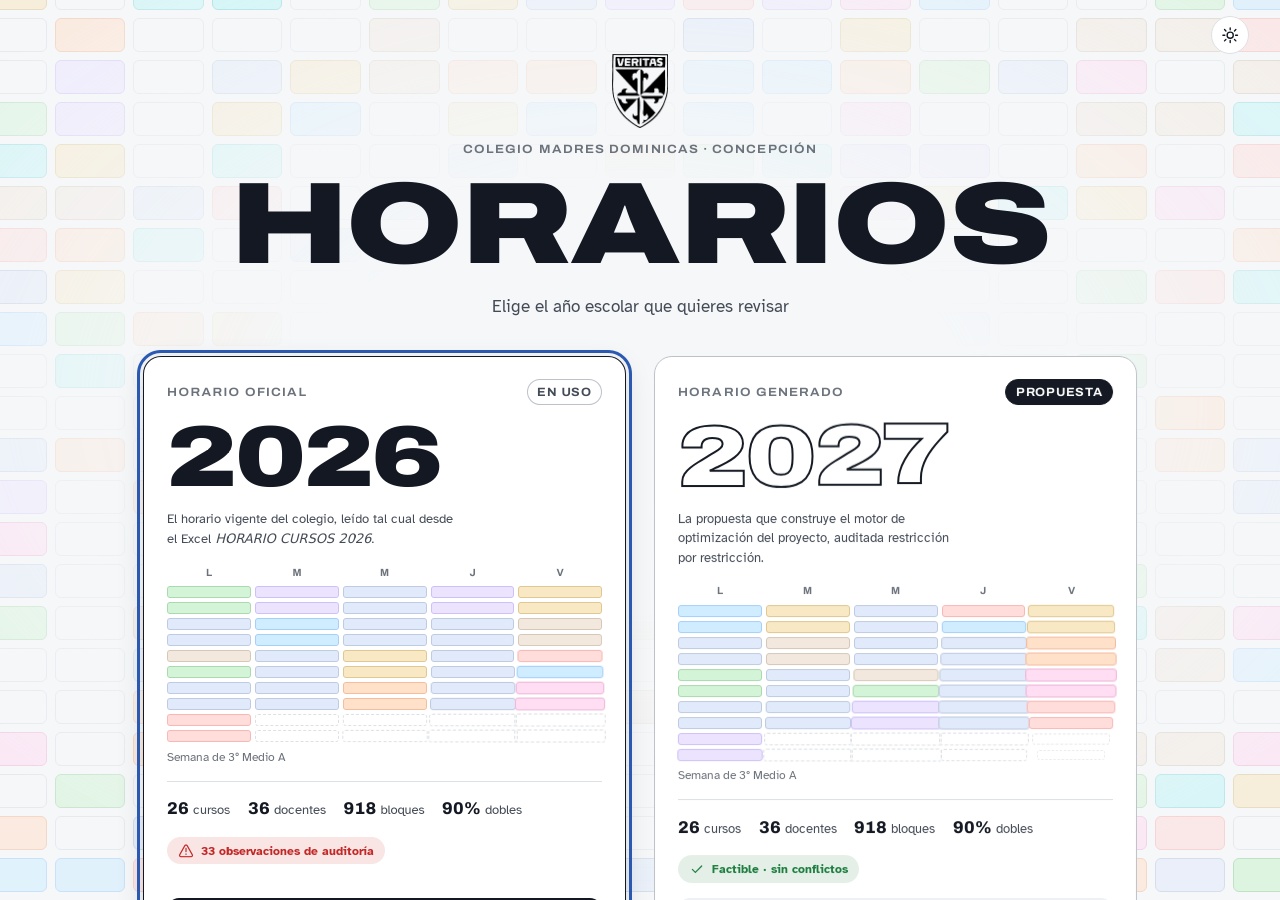
==== commit 253c7d68: "Menu prototipo 2 y re-estructuracion del la pagina notebooks" ====
--- a/Prototipos/Prototipo 2/index.html
+++ b/Prototipos/Prototipo 2/index.html
@@ -3,8 +3,8 @@
 <head>
   <meta charset="utf-8">
   <meta name="viewport" content="width=device-width, initial-scale=1, viewport-fit=cover">
-  <title>Horarios MMDD 2026</title>
-  <meta name="description" content="Visualizador de los horarios generados para el Colegio Madres Dominicas, año escolar 2026.">
+  <title>Horarios MMDD</title>
+  <meta name="description" content="Visualizador de horarios del Colegio Madres Dominicas: el horario oficial 2026 y el horario 2027 generado por el proyecto.">
   <link rel="icon" href="assets/escudo.png">
   <link rel="preconnect" href="https://fonts.googleapis.com">
   <link rel="preconnect" href="https://fonts.gstatic.com" crossorigin>
@@ -13,9 +13,41 @@
   <script>
     // Aplica el tema guardado antes de pintar, para evitar un parpadeo
     try { const t = localStorage.getItem('mmdd-tema'); if (t) document.documentElement.dataset.theme = t; } catch (e) {}
+    // Si la URL ya trae el año (?anio=2027) se entra directo al horario; si no, se parte en el menú
+    document.documentElement.classList.add(/[?&]anio=\d{4}/.test(location.search) ? 'con-anio' : 'menu-abierto');
   </script>
 </head>
 <body>
+  <!-- ============================== MENÚ DE INICIO ==============================
+       Elige entre el horario oficial 2026 (Excel del colegio) y el 2027 generado por el
+       proyecto. js/menu.js dibuja las tarjetas y carga datos/horarios_<año>.js y js/app.js. -->
+  <section class="menu" id="menu" aria-labelledby="menu-titulo">
+    <div class="menu-fondo" aria-hidden="true"></div>
+    <div class="menu-acciones">
+      <button class="boton-icono" type="button" id="menu-tema" aria-label="Cambiar entre tema claro y oscuro">
+        <svg class="icono icono-sol" viewBox="0 0 24 24" aria-hidden="true"><circle cx="12" cy="12" r="4"/><path d="M12 2.5v2.5M12 19v2.5M4.6 4.6l1.8 1.8M17.6 17.6l1.8 1.8M2.5 12H5M19 12h2.5M4.6 19.4l1.8-1.8M17.6 6.4l1.8-1.8"/></svg>
+        <svg class="icono icono-luna" viewBox="0 0 24 24" aria-hidden="true"><path d="M20 14.5A8 8 0 0 1 9.5 4a8 8 0 1 0 10.5 10.5Z"/></svg>
+      </button>
+      <button class="boton-icono" type="button" id="menu-cerrar" aria-label="Volver al horario" hidden>
+        <svg class="icono" viewBox="0 0 24 24" aria-hidden="true"><path d="M6 6l12 12M18 6 6 18"/></svg>
+      </button>
+    </div>
+    <div class="menu-contenido">
+      <div class="menu-cabecera">
+        <img class="menu-escudo" src="assets/escudo.png" alt="" width="64" height="83"
+             onerror="this.replaceWith(Object.assign(document.createElement('span'),{className:'escudo-texto menu-escudo',textContent:'MD'}))">
+        <span class="eyebrow menu-colegio">Colegio Madres Dominicas · Concepción</span>
+        <h1 class="menu-titulo" id="menu-titulo"><span class="visualmente-oculto">Horarios</span><span class="menu-letras" aria-hidden="true">Horarios</span></h1>
+        <p class="menu-bajada">Elige el año escolar que quieres revisar</p>
+      </div>
+      <div class="menu-tarjetas" id="menu-tarjetas" role="list"></div>
+      <p class="menu-pie">
+        <span class="menu-teclas" aria-hidden="true"><kbd>←</kbd><kbd>→</kbd> elegir · <kbd>Enter</kbd> abrir</span>
+        <span>Taller de Gestión de Operaciones · Ingeniería Civil Industrial, Universidad de Concepción</span>
+      </p>
+    </div>
+  </section>
+
   <a class="saltar" href="#contenido">Ir al horario</a>
 
   <header class="barra">
@@ -27,6 +59,12 @@
         <span class="marca-colegio">Colegio Madres Dominicas · Concepción</span>
       </div>
     </div>
+
+    <button id="cambiar-anio" class="anio-chip" type="button" title="Volver al menú para elegir otro año">
+      <span class="anio-chip-punto" aria-hidden="true"></span>
+      <span id="anio-chip-texto">Cambiar año</span>
+      <svg class="icono" viewBox="0 0 24 24" aria-hidden="true"><path d="M7 4 3 8l4 4M3 8h14M17 20l4-4-4-4M21 16H7"/></svg>
+    </button>
 
     <div class="buscador" role="search">
       <svg class="icono" viewBox="0 0 24 24" aria-hidden="true"><circle cx="11" cy="11" r="6.5"/><path d="m16 16 4.5 4.5"/></svg>
@@ -158,8 +196,10 @@
 
   <!-- Animaciones: GSAP (si no carga, la página funciona igual, sin animaciones) -->
   <script src="https://cdnjs.cloudflare.com/ajax/libs/gsap/3.12.5/gsap.min.js"></script>
-  <!-- Datos generados por exportar_datos.py a partir de notebooks/generador_horarios.py -->
-  <script src="datos/horarios.js"></script>
-  <script src="js/app.js"></script>
+  <!-- Resumen de cada año para las tarjetas del menú (exportar_datos.py). El horario completo
+       (datos/horarios_<año>.js) y js/app.js los carga js/menu.js al elegir el año. -->
+  <script src="datos/resumen_2026.js"></script>
+  <script src="datos/resumen_2027.js"></script>
+  <script src="js/menu.js"></script>
 </body>
 </html>
--- a/Prototipos/Prototipo 2/css/estilos.css
+++ b/Prototipos/Prototipo 2/css/estilos.css
@@ -958,3 +958,175 @@
   #vista-cursos .grilla-marco { zoom: .94; }
   #vista-cursos .grilla-marco.jornada-larga { zoom: .74; }
 }
+
+/* =============================================================================
+   Menú de inicio (js/menu.js)
+   Antes de entrar se elige el año: 2026 (horario oficial, cifra llena) o 2027
+   (horario generado, cifra en contorno, como un borrador que se rellena al pasar
+   el cursor). Los bloques de colores del fondo son las mismas familias de la grilla.
+   ========================================================================== */
+html.menu-abierto { overflow: hidden; }
+/* Sin año elegido, la plataforma queda oculta tras el menú */
+html:not(.con-anio) body > :not(.menu):not(script) { visibility: hidden; }
+
+.menu {
+  position: fixed; inset: 0; z-index: 80;
+  display: flex; flex-direction: column;
+  overflow-y: auto; overscroll-behavior: contain;
+  background: var(--bg);
+}
+.menu[hidden] { display: none; }
+
+.menu-fondo {
+  position: fixed; inset: -1.5rem; z-index: 0; overflow: hidden; pointer-events: none;
+  display: grid; grid-template-columns: repeat(auto-fill, minmax(68px, 1fr)); grid-auto-rows: 34px; gap: 8px;
+  /* El centro queda despejado para el contenido; los bloques asoman por los bordes */
+  -webkit-mask-image: radial-gradient(ellipse 70% 62% at 50% 45%, transparent 35%, #000 92%);
+          mask-image: radial-gradient(ellipse 70% 62% at 50% 45%, transparent 35%, #000 92%);
+}
+.fondo-celda { border-radius: 6px; border: 1px solid var(--line); opacity: .55; }
+.fondo-celda[class*="cat-"] {
+  border-color: oklch(var(--edge-l) calc(var(--edge-c) * var(--cm, 1)) var(--h));
+  background: oklch(var(--fill-l) calc(var(--fill-c) * var(--cm, 1)) var(--h));
+}
+
+.menu-acciones { position: fixed; top: max(1rem, env(safe-area-inset-top)); right: var(--gutter); z-index: 2; display: flex; gap: .5rem; }
+
+.menu-contenido {
+  position: relative; z-index: 1;
+  width: min(66rem, 100%); margin: auto;
+  padding: clamp(2.5rem, 6vh, 4.5rem) var(--gutter) 1.75rem;
+  display: flex; flex-direction: column; align-items: center; gap: clamp(1.5rem, 4vh, 2.5rem);
+}
+.menu-cabecera { display: flex; flex-direction: column; align-items: center; gap: .55rem; text-align: center; }
+.menu-escudo { width: 56px; height: auto; display: block; margin-bottom: .2rem; }
+.menu-escudo.escudo-texto { width: 56px; height: 68px; font-size: 1.1rem; }
+:root[data-theme="dark"] .menu-escudo:not(.escudo-texto) { filter: invert(1); }
+@media (prefers-color-scheme: dark) { :root:not([data-theme="light"]) .menu-escudo:not(.escudo-texto) { filter: invert(1); } }
+.menu-titulo {
+  font-size: clamp(3.2rem, 11vw, 7.25rem); font-weight: 900; font-stretch: 125%;
+  line-height: .9; letter-spacing: -.01em; text-transform: uppercase;
+}
+.menu-letras { display: inline-flex; overflow: hidden; padding: .04em .02em .08em; }
+.menu-letra { display: inline-block; transform-origin: 0 100%; }
+.menu-bajada { margin: 0; font-size: var(--t-md); color: var(--ink-2); }
+
+.menu-tarjetas {
+  display: grid; grid-template-columns: repeat(2, minmax(0, 1fr)); gap: clamp(1rem, 2.4vw, 1.75rem);
+  width: 100%; perspective: 1200px;
+}
+.tarjeta-anio {
+  position: relative;
+  display: flex; flex-direction: column; align-items: stretch; gap: .95rem;
+  padding: 1.35rem 1.45rem 1.3rem;
+  border: 1px solid var(--line-strong); border-radius: 18px;
+  background: var(--surface);
+  text-align: left; color: var(--ink);
+  transform-style: preserve-3d; will-change: transform;
+  overflow: hidden;
+  transition: border-color .25s, box-shadow .25s;
+}
+.tarjeta-anio[data-anio]:hover, .tarjeta-anio:focus-visible { border-color: var(--ink); box-shadow: var(--shadow); }
+.tarjeta-anio:focus-visible { outline: 3px solid var(--accent); outline-offset: 3px; }
+.tarjeta-anio.actual { border-color: var(--ink); }
+.tarjeta-brillo {
+  position: absolute; inset: 0; pointer-events: none; opacity: 0; transition: opacity .3s;
+  background: radial-gradient(26rem circle at var(--mx, 50%) var(--my, 0%), var(--accent-wash), transparent 62%);
+}
+.tarjeta-anio:hover .tarjeta-brillo { opacity: 1; }
+.tarjeta-anio > :not(.tarjeta-brillo) { position: relative; }
+
+.tarjeta-cabeza { display: flex; align-items: center; justify-content: space-between; gap: .75rem; }
+.tarjeta-sello {
+  padding: .2rem .6rem; border: 1px solid var(--line-strong); border-radius: 999px;
+  font-family: var(--font-display); font-size: var(--t-xs); font-weight: 700; font-stretch: 105%;
+  letter-spacing: .06em; text-transform: uppercase; color: var(--ink-2);
+}
+.tarjeta-generado .tarjeta-sello { background: var(--ink); border-color: var(--ink); color: var(--on-ink); }
+.tarjeta-anio.actual .tarjeta-sello { background: var(--accent); border-color: var(--accent); color: var(--on-ink); }
+
+.tarjeta-numero {
+  display: flex; overflow: hidden;
+  font-family: var(--font-display); font-weight: 900; font-stretch: 125%;
+  font-size: clamp(3.4rem, 7.5vw, 5.4rem); line-height: .86; letter-spacing: -.02em;
+}
+.digito { display: inline-block; }
+.tarjeta-generado .tarjeta-numero { color: transparent; -webkit-text-stroke: 2px var(--ink); transition: color .45s; }
+.tarjeta-generado:hover .tarjeta-numero, .tarjeta-generado:focus-visible .tarjeta-numero { color: var(--ink); }
+
+.tarjeta-desc { font-size: var(--t-sm); color: var(--ink-2); max-width: 36ch; min-height: 3em; }
+.tarjeta-desc code { font-size: .85em; }
+
+.mini { margin: 0; display: grid; gap: .35rem; }
+.mini-dias, .mini-grilla { display: grid; grid-template-columns: repeat(5, minmax(0, 1fr)); gap: 4px; }
+.mini-dias { font-family: var(--font-display); font-size: .65rem; font-weight: 700; color: var(--muted); text-align: center; }
+.mini-celda {
+  height: 12px; border-radius: 3px;
+  border: 1px solid oklch(var(--edge-l) calc(var(--edge-c) * var(--cm, 1)) var(--h, 262));
+  background: oklch(var(--fill-l) calc(var(--fill-c) * var(--cm, 1)) var(--h, 262));
+}
+.mini-celda.vacia { background: transparent; border: 1px dashed var(--line); }
+.mini figcaption { font-size: var(--t-xs); color: var(--muted); }
+
+.tarjeta-datos {
+  display: flex; flex-wrap: wrap; gap: .3rem 1.1rem;
+  padding-top: .9rem; border-top: 1px solid var(--line);
+  font-size: var(--t-sm); color: var(--ink-2);
+}
+.tarjeta-datos b { font-family: var(--font-display); font-weight: 800; font-size: var(--t-md); color: var(--ink); font-variant-numeric: tabular-nums; }
+.tarjeta-estado {
+  display: inline-flex; align-items: center; gap: .4rem; align-self: flex-start;
+  padding: .3rem .7rem; border-radius: 999px;
+  font-size: var(--t-xs); font-weight: 700;
+}
+.tarjeta-estado .icono { width: 1rem; height: 1rem; }
+.tarjeta-estado.bien { background: var(--good-wash); color: var(--good); }
+.tarjeta-estado.mal { background: var(--bad-wash); color: var(--bad); }
+.tarjeta-accion {
+  display: flex; align-items: center; justify-content: space-between; gap: 1rem;
+  margin-top: auto; padding: .75rem 1rem;
+  border-radius: 12px; background: var(--surface-2);
+  font-family: var(--font-display); font-weight: 750; font-size: var(--t-md); font-stretch: 105%;
+  transition: background-color .25s, color .25s;
+}
+.tarjeta-accion .icono { transition: transform .25s; }
+.tarjeta-anio[data-anio]:hover .tarjeta-accion, .tarjeta-anio:focus-visible .tarjeta-accion { background: var(--ink); color: var(--on-ink); }
+.tarjeta-anio[data-anio]:hover .tarjeta-accion .icono { transform: translateX(4px); }
+.tarjeta-anio.sin-datos { border-style: dashed; color: var(--muted); }
+
+.menu-pie {
+  display: flex; flex-wrap: wrap; justify-content: center; gap: .4rem 1.5rem;
+  margin: 0; font-size: var(--t-xs); color: var(--muted); text-align: center;
+}
+.menu-teclas kbd {
+  display: inline-block; min-width: 1.4rem; margin-inline: .1rem; padding: 0 .3rem;
+  border: 1px solid var(--line-strong); border-bottom-width: 2px; border-radius: 4px;
+  font-family: var(--font-display); font-size: .7rem; line-height: 1.5; text-align: center; color: var(--ink-2);
+}
+
+/* Botón de la barra superior que vuelve al menú: "2026 · Oficial ⇄" */
+.anio-chip {
+  display: inline-flex; align-items: center; gap: .5rem; flex: none;
+  padding: .4rem .75rem .4rem .65rem;
+  border: 1px solid var(--line-strong); border-radius: 999px;
+  background: var(--surface);
+  font-family: var(--font-display); font-weight: 700; font-size: var(--t-sm);
+  white-space: nowrap;
+  transition: background-color .2s, border-color .2s, color .2s, transform .15s;
+}
+.anio-chip:hover { background: var(--ink); border-color: var(--ink); color: var(--on-ink); }
+.anio-chip:active { transform: scale(.96); }
+.anio-chip .icono { width: 1rem; height: 1rem; }
+.anio-chip-punto { width: .55rem; height: .55rem; border-radius: 50%; background: var(--ink); box-shadow: 0 0 0 3px var(--surface-2); }
+.anio-chip[data-fuente="generado"] .anio-chip-punto { background: var(--accent); box-shadow: 0 0 0 3px var(--accent-wash); }
+
+@media (max-width: 719px) {
+  .menu-titulo { font-size: clamp(2.2rem, 11vw, 3.2rem); }
+  .menu-tarjetas { grid-template-columns: minmax(0, 1fr); }
+  .menu-teclas { display: none; }
+  .menu-fondo { grid-template-columns: repeat(auto-fill, minmax(48px, 1fr)); grid-auto-rows: 26px; gap: 6px; }
+  .anio-chip { padding: .35rem .6rem; margin-left: auto; }
+}
+@media print {
+  .menu, .anio-chip { display: none !important; }
+}
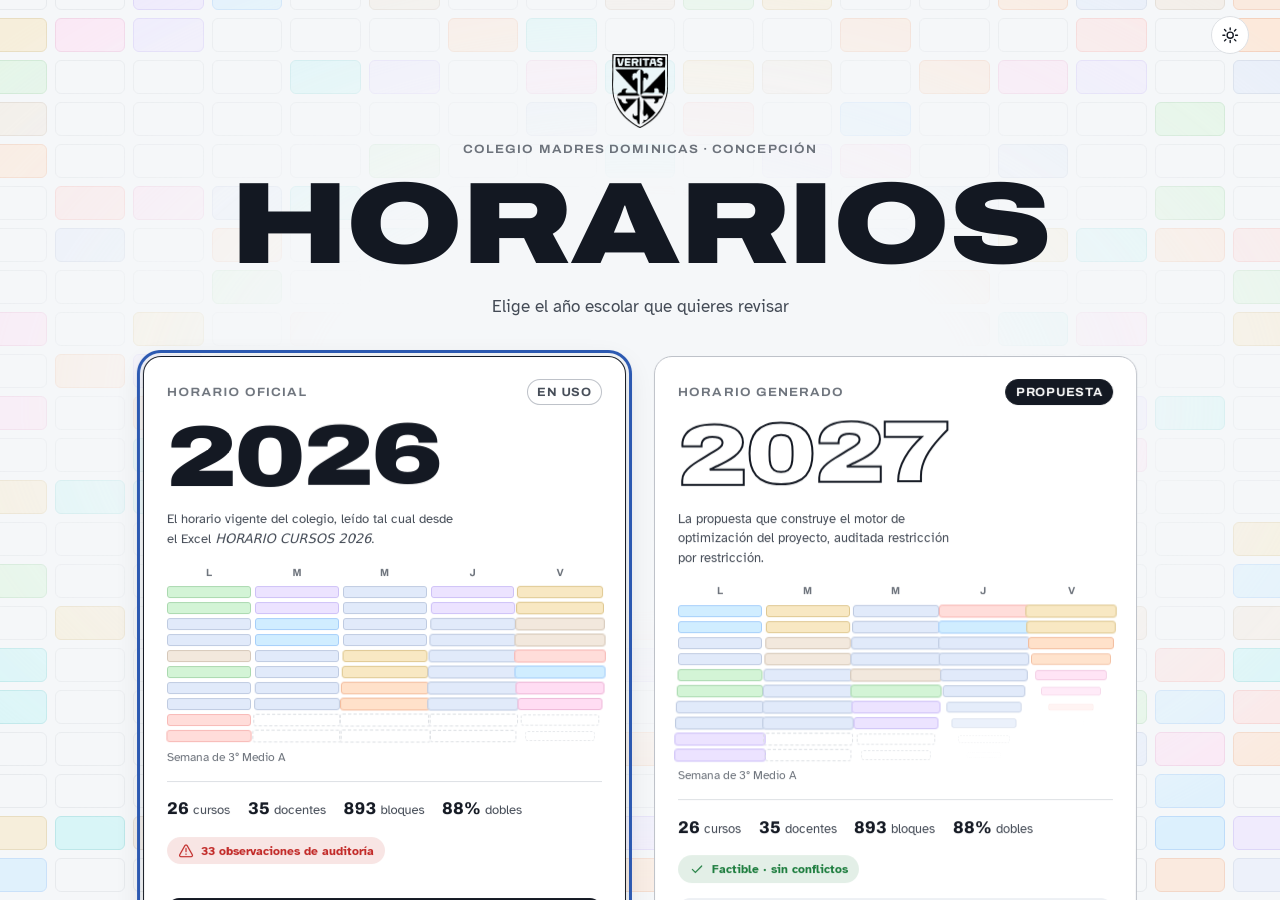
==== commit 3b0f4abc: "Correciones y boton de descargar" ====
--- a/Prototipos/Prototipo 2/index.html
+++ b/Prototipos/Prototipo 2/index.html
@@ -93,6 +93,11 @@
   </nav>
 
   <main id="contenido" tabindex="-1">
+    <!-- Membrete de la hoja impresa o en PDF (oculto en pantalla; ver "Hoja de impresión" en estilos.css) -->
+    <div class="hoja-membrete" aria-hidden="true">
+      <span>Colegio Madres Dominicas · Concepción</span>
+      <span id="hoja-anio"></span>
+    </div>
     <!-- ============================== CURSOS ============================== -->
     <section class="vista" id="vista-cursos" role="tabpanel" aria-labelledby="tab-cursos" hidden>
       <div class="curso-simple">
@@ -125,6 +130,9 @@
             </button>
             <button type="button" class="boton-icono" data-imprimir aria-label="Imprimir horario" title="Imprimir">
               <svg class="icono" viewBox="0 0 24 24" aria-hidden="true"><path d="M7 9V3h10v6M7 17H5a2 2 0 0 1-2-2v-4a2 2 0 0 1 2-2h14a2 2 0 0 1 2 2v4a2 2 0 0 1-2 2h-2M7 14h10v7H7z"/></svg>
+            </button>
+            <button type="button" class="boton-icono" data-descargar-pdf aria-label="Descargar horario en PDF" title="Descargar PDF">
+              <svg class="icono" viewBox="0 0 24 24" aria-hidden="true"><path d="M12 3v12m-5-5 5 5 5-5M5 20h14"/></svg>
             </button>
           </div>
         </div>
--- a/Prototipos/Prototipo 2/css/estilos.css
+++ b/Prototipos/Prototipo 2/css/estilos.css
@@ -781,7 +781,7 @@
 
 /* ------------------------------------------------------------ impresión --- */
 @media print {
-  @page { size: landscape; margin: 10mm; }
+  @page { size: letter landscape; margin: 10mm; }   /* carta horizontal, como el PDF descargado */
   body { background: #fff; color: #000; }
   .barra, .pestanas, .selector, .detalle, .pie, .cabecera-acciones, .consejo, .tooltip, .dias-movil, .leyenda-nota { display: none !important; }
   main { padding: 0; }
@@ -789,6 +789,47 @@
   .sesion, .vacia.fuera, .vacia.pastoral, .calor-celda, .g-pausa.colacion { -webkit-print-color-adjust: exact; print-color-adjust: exact; }
   .sesion { break-inside: avoid; }
   .grilla > .fuera-dia { display: flex !important; }
+}
+
+/* ------------------------------------------- hoja de impresión y PDF --- */
+/* js/app.js agrega html.hoja al imprimir Cursos, Docentes o Salas (beforeprint) y en la copia
+   que se convierte a PDF: queda solo el horario de la semana con un membrete, a un ancho fijo, y
+   --hoja-zoom lo reduce lo justo para que quepa en una plana horizontal. El tema claro lo fija app.js. */
+.hoja-membrete { display: none; }
+[data-descargar-pdf][aria-busy="true"] { cursor: progress; opacity: .55; }
+html.hoja body { display: block; min-height: 0; background: #fff; }
+html.hoja body > :not(main) { display: none !important; }
+html.hoja main { width: 1000px; margin: 0 auto; padding: 0; background: #fff; zoom: var(--hoja-zoom, 1); }
+html.hoja .hoja-membrete {
+  display: flex; justify-content: space-between; gap: 1rem;
+  margin-bottom: .9rem; padding-bottom: .4rem; border-bottom: 1px solid var(--line-strong);
+  font-family: var(--font-display); font-size: .78rem; font-weight: 600; letter-spacing: .04em;
+  text-transform: uppercase; color: var(--ink-2);
+}
+html.hoja .disposicion { display: block; max-width: none; }
+html.hoja .panel { gap: .8rem; }
+html.hoja :is(.selector, .cabecera-acciones, .curso-barra, .curso-pista, .plan-curso, .dias-movil, .leyenda-nota, .consejo,
+  #panel-docente > .columnas, #panel-docente > .seccion, #panel-sala > .estadisticas) { display: none !important; }
+html.hoja .cabecera { padding-bottom: .7rem; }
+html.hoja .grilla > .fuera-dia { display: flex !important; }
+html.hoja #vista-cursos .curso-titulo {
+  position: static; width: auto; height: auto; overflow: visible; clip: auto; white-space: normal;
+  font-size: 1.6rem; font-weight: 850; line-height: 1.1;
+}
+/* Sin marcas del momento ni estados de la interacción: la hoja vale para cualquier día */
+html.hoja :is(.g-columna-hoy, .marca-hoy) { display: none !important; }
+html.hoja .g-dia.es-hoy .g-dia-nombre { color: var(--ink) !important; }
+html.hoja :is(.g-dia.es-hoy .g-dia-nombre, .sesion.es-ahora .sesion-titulo)::before,
+html.hoja .g-dia.es-hoy .g-dia-nombre::after { content: none !important; }
+html.hoja .sesion.es-ahora::after { display: none; }
+html.hoja .sesion { opacity: 1 !important; filter: none !important; transform: none !important; box-shadow: none !important; outline: none !important; }
+html.hoja * { -webkit-print-color-adjust: exact; print-color-adjust: exact; }
+/* html2canvas dibuja el texto sin font-stretch: con el ancho normal la diagramación calza con lo dibujado
+   (si no, las letras más anchas se comen los espacios entre palabras) */
+html.hoja-pdf * { font-stretch: 100% !important; }
+@media print {
+  html.hoja, html.hoja body { background: #fff; }
+  html.hoja main { break-inside: avoid; }
 }
 
 /* =============================================================================
@@ -938,25 +979,7 @@
 }
 
 @media print {
-  #vista-cursos .curso-barra, #vista-cursos .curso-pista, #vista-cursos .plan-curso:not([open]) { display: none !important; }
-  #vista-cursos .curso-titulo {
-    position: static; width: auto; height: auto; overflow: visible; clip: auto; white-space: normal;
-    font-size: 1.5rem; font-weight: 850; margin-bottom: .2rem;
-  }
   #vista-cursos .curso-meta { color: #000; border-bottom-color: #000; }
-  /* El papel es blanco: se imprime siempre con la paleta clara, aunque la pantalla esté en tema oscuro */
-  #vista-cursos {
-    --ink: oklch(0.21 0.02 262); --ink-2: oklch(0.41 0.02 262); --muted: oklch(0.55 0.016 262);
-    --line: oklch(0.905 0.006 262); --line-strong: oklch(0.81 0.01 262); --hatch: oklch(0.86 0.008 262);
-    --accent: oklch(0.48 0.15 262); --surface: oklch(1 0 0);
-    --fill-l: 0.935; --fill-c: 0.052; --edge-l: 0.84; --edge-c: 0.075;
-    --text-l: 0.33;  --text-c: 0.085; --dot-l: 0.64;   --dot-c: 0.15;
-    color-scheme: light;
-  }
-  /* Una sola hoja horizontal: menos aire y la jornada larga (lunes hasta 16:40) un poco más chica */
-  #vista-cursos .panel { gap: .5rem; }
-  #vista-cursos .grilla-marco { zoom: .94; }
-  #vista-cursos .grilla-marco.jornada-larga { zoom: .74; }
 }
 
 /* =============================================================================
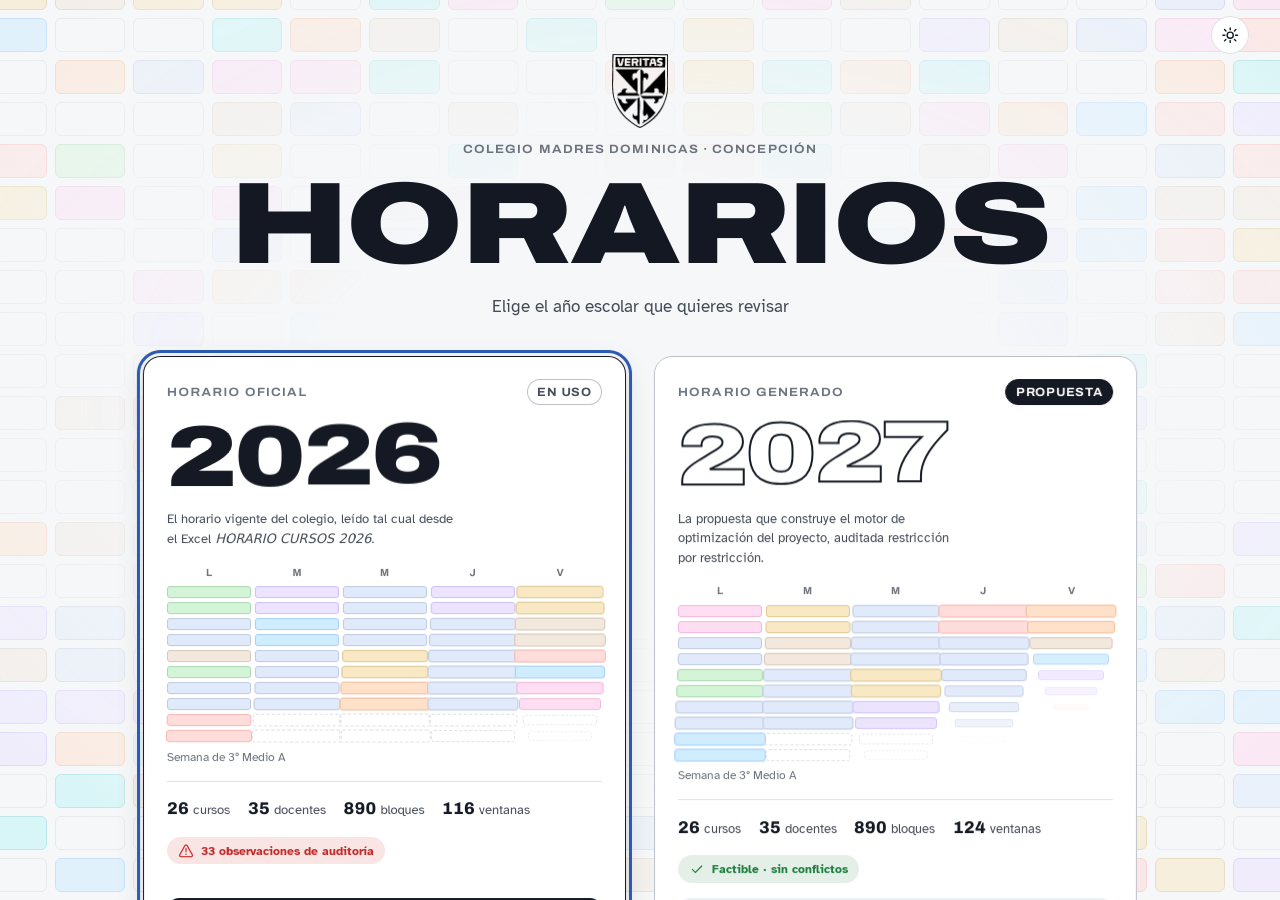
==== commit a8240ef0: "Implementacion edicion" ====
--- a/Prototipos/Prototipo 2/index.html
+++ b/Prototipos/Prototipo 2/index.html
@@ -75,6 +75,11 @@
       <ul id="resultados" class="resultados" role="listbox" hidden></ul>
     </div>
 
+    <button id="modo-dev" class="boton-icono boton-dev" type="button" aria-pressed="false"
+            aria-label="Modo desarrollador" title="Activar el modo desarrollador (edición, solver y diagnósticos)">
+      <svg class="icono" viewBox="0 0 24 24" aria-hidden="true"><path d="m8 7-5 5 5 5M16 7l5 5-5 5M13.5 4.5l-3 15"/></svg>
+    </button>
+
     <button id="tema" class="boton-icono" type="button" aria-label="Cambiar entre tema claro y oscuro">
       <svg class="icono icono-sol" viewBox="0 0 24 24" aria-hidden="true"><circle cx="12" cy="12" r="4"/><path d="M12 2.5v2.5M12 19v2.5M4.6 4.6l1.8 1.8M17.6 17.6l1.8 1.8M2.5 12H5M19 12h2.5M4.6 19.4l1.8-1.8M17.6 6.4l1.8-1.8"/></svg>
       <svg class="icono icono-luna" viewBox="0 0 24 24" aria-hidden="true"><path d="M20 14.5A8 8 0 0 1 9.5 4a8 8 0 1 0 10.5 10.5Z"/></svg>
@@ -88,6 +93,8 @@
       <button class="pestana" role="tab" type="button" data-vista="salas" id="tab-salas" aria-controls="vista-salas">Salas<span class="solo-escritorio"> y gimnasios</span></button>
       <button class="pestana" role="tab" type="button" data-vista="bloque" id="tab-bloque" aria-controls="vista-bloque">Por bloque</button>
       <button class="pestana" role="tab" type="button" data-vista="auditoria" id="tab-auditoria" aria-controls="vista-auditoria">Auditoría</button>
+      <!-- Solo con el modo desarrollador activo (botón </> de la barra) -->
+      <button class="pestana pestana-dev" role="tab" type="button" data-vista="edicion" id="tab-edicion" aria-controls="vista-edicion" hidden>Edición</button>
       <span class="pestanas-indicador" aria-hidden="true"></span>
     </div>
   </nav>
@@ -183,6 +190,13 @@
     <section class="vista" id="vista-auditoria" role="tabpanel" aria-labelledby="tab-auditoria" hidden>
       <div class="auditoria" id="panel-auditoria"></div>
     </section>
+
+    <!-- ============================== EDICIÓN (modo desarrollador) ==============================
+         Dotación docente, asignación por curso, electivos, solver y comparación de métodos.
+         La dibuja js/desarrollador.js; el solver necesita servidor.py en ejecución. -->
+    <section class="vista" id="vista-edicion" role="tabpanel" aria-labelledby="tab-edicion" hidden>
+      <div class="edicion" id="panel-edicion"></div>
+    </section>
   </main>
 
   <aside class="detalle" id="detalle" aria-label="Detalle de la clase" aria-hidden="true" inert>
--- a/Prototipos/Prototipo 2/css/estilos.css
+++ b/Prototipos/Prototipo 2/css/estilos.css
@@ -1153,3 +1153,332 @@
 @media print {
   .menu, .anio-chip { display: none !important; }
 }
+
+/* ======================================================================
+   MODO DESARROLLADOR (js/desarrollador.js)
+   Botón </> de la barra, pestaña Edición, diagnósticos de la función objetivo
+   y gráficos de la comparación de métodos.
+   ====================================================================== */
+
+/* Paleta categórica de los métodos (validada para daltonismo en claro y oscuro):
+   1 Min-Conflicts · 2 tabú · 3 ILS · 4 híbrido · 5–8 solvers del modelo · 0 voraz */
+:root {
+  --serie-0: oklch(0.55 0.016 262);
+  --serie-1: #2a78d6; --serie-2: #eb6834; --serie-3: #1baf7a; --serie-4: #eda100;
+  --serie-5: #e87ba4; --serie-6: #008300; --serie-7: #6250d6; --serie-8: #e34948;
+}
+@media (prefers-color-scheme: dark) {
+  :root:not([data-theme="light"]) {
+    --serie-0: oklch(0.66 0.012 262);
+    --serie-1: #3987e5; --serie-2: #d95926; --serie-3: #199e70; --serie-4: #c98500;
+    --serie-5: #d55181; --serie-6: #008300; --serie-7: #9085e9; --serie-8: #e66767;
+  }
+}
+:root[data-theme="dark"] {
+  --serie-0: oklch(0.66 0.012 262);
+  --serie-1: #3987e5; --serie-2: #d95926; --serie-3: #199e70; --serie-4: #c98500;
+  --serie-5: #d55181; --serie-6: #008300; --serie-7: #9085e9; --serie-8: #e66767;
+}
+
+/* Botón de la barra y señal del modo activo */
+.boton-dev[aria-pressed="true"] { background: var(--ink); color: var(--on-ink); border-color: var(--ink); }
+.boton-dev[aria-pressed="true"]:hover { background: var(--ink-2); border-color: var(--ink-2); }
+html.modo-dev .barra { box-shadow: inset 0 3px 0 var(--accent); }
+.pestana-dev::before {
+  content: "</>"; margin-right: .35rem;
+  font-size: .7em; font-weight: 800; letter-spacing: -.02em; color: var(--accent);
+}
+.dev-sello {
+  display: inline-block; margin-right: .5rem; padding: 0 .35rem; border-radius: 4px;
+  background: var(--accent); color: var(--on-ink);
+  font-family: var(--font-display); font-size: .62rem; font-weight: 800; letter-spacing: .08em; line-height: 1.6;
+  vertical-align: .15em;
+}
+h2 .dev-sello, h3 .dev-sello { font-size: .58rem; }
+
+/* Aviso: el horario en pantalla salió del solver (?resultado=1) */
+.aviso-resultado {
+  display: flex; align-items: center; gap: .75rem; flex-wrap: wrap;
+  max-width: 96rem; margin: 0 auto 1.25rem;
+  padding: .65rem .75rem .65rem 1rem;
+  border: 1px solid var(--accent); border-radius: 10px; background: var(--accent-wash);
+  font-size: var(--t-sm); color: var(--ink-2);
+}
+.aviso-resultado > .icono { color: var(--accent); }
+.aviso-resultado p { flex: 1 1 20rem; }
+.aviso-resultado b { color: var(--ink); }
+
+/* Clases con conflictos de la función objetivo (Cursos y Docentes) */
+.sesion.dev-conflicto { box-shadow: inset 0 0 0 2px var(--bad); }
+.sesion.dev-conflicto.es-ahora::after { box-shadow: inset 0 0 0 2px var(--accent), inset 0 0 0 4px var(--bad); }
+.dev-marca {
+  position: absolute; top: 4px; right: 4px;
+  display: grid; place-items: center; min-width: 1.1rem; height: 1.1rem; padding: 0 .2rem;
+  border-radius: 999px; background: var(--bad); color: var(--on-ink);
+  font-family: var(--font-display); font-weight: 800; font-size: .66rem; line-height: 1;
+}
+.dev-detalle {
+  display: flex; flex-direction: column; gap: .45rem;
+  padding: .75rem .85rem; border: 1px solid var(--bad); border-radius: 8px; background: var(--bad-wash);
+}
+.dev-detalle ul { margin: 0; padding: 0; list-style: none; display: flex; flex-direction: column; gap: .35rem; font-size: var(--t-sm); }
+.dev-detalle li { display: flex; gap: .5rem; align-items: baseline; }
+.dev-tipo {
+  display: inline-grid; place-items: center; flex: none;
+  width: 1.35rem; height: 1.35rem; border-radius: 4px;
+  border: 1px solid var(--line-strong); background: var(--surface);
+  font-family: var(--font-display); font-weight: 800; font-size: .7rem; color: var(--ink);
+}
+
+/* Auditoría: sección DEV */
+.dev-auditoria { display: flex; flex-direction: column; gap: 2.25rem; padding: 1.5rem 0; border-block: 2px dashed var(--accent); }
+.dev-seccion { gap: 1rem; }
+.dev-desglose { list-style: none; margin: 0; padding: 0; display: flex; flex-direction: column; }
+.dev-desglose li {
+  display: grid; grid-template-columns: auto minmax(10rem, 18rem) minmax(0, 1fr) 3rem; align-items: center; gap: .4rem 1rem;
+  padding: .55rem 0; border-bottom: 1px solid var(--line);
+}
+.dev-desglose-nombre { display: flex; flex-direction: column; line-height: 1.25; }
+.dev-desglose-nombre small { color: var(--muted); font-size: var(--t-xs); }
+.dev-desglose-pista { height: 10px; border-left: 1px solid var(--line-strong); }
+.dev-desglose-pista span { display: block; height: 100%; border-radius: 0 4px 4px 0; background: var(--bad); transform-origin: left; }
+.dev-desglose-num { font-family: var(--font-display); font-weight: 800; font-size: var(--t-md); text-align: right; font-variant-numeric: tabular-nums; }
+.dev-conflictos > summary, .dev-cambios > summary, .dev-asignaciones > summary, .dev-avanzados > summary, .dev-detalle-ejecuciones > summary {
+  cursor: pointer; font-family: var(--font-display); font-weight: 650; font-size: var(--t-sm); color: var(--ink-2);
+}
+.dev-conflictos > summary:hover, .dev-avanzados > summary:hover, .dev-detalle-ejecuciones > summary:hover { color: var(--ink); }
+.dev-conflictos ul { margin: .75rem 0 0; padding: 0; list-style: none; display: grid; gap: .35rem; font-size: var(--t-sm); max-height: 26rem; overflow: auto; }
+.dev-conflictos li { display: grid; grid-template-columns: auto minmax(0, 1fr) auto; align-items: baseline; gap: .6rem; padding: .3rem 0; border-bottom: 1px solid var(--line); }
+.dev-datos dd { font-weight: 600; }
+.dev-acciones { display: flex; flex-wrap: wrap; align-items: center; gap: .5rem .75rem; }
+
+/* Botones extra */
+.boton-primario { background: var(--ink); color: var(--on-ink); border-color: var(--ink); }
+.boton-primario:hover { background: var(--ink-2); border-color: var(--ink-2); }
+.boton-peligro { color: var(--bad); border-color: var(--bad); }
+.boton-peligro:hover { background: var(--bad); border-color: var(--bad); color: var(--on-ink); }
+.boton-grande { padding: .65rem 1.15rem; font-size: var(--t-base); }
+.boton:disabled, .boton-icono:disabled { opacity: .45; cursor: not-allowed; }
+.boton:disabled:hover { background: var(--surface); color: inherit; border-color: var(--line-strong); }
+.boton-primario:disabled:hover { background: var(--ink); color: var(--on-ink); border-color: var(--ink); }
+
+/* Pestaña Edición */
+.edicion { max-width: 84rem; margin: 0 auto; display: flex; flex-direction: column; gap: 1.25rem; }
+.edicion-cabecera {
+  display: grid; grid-template-columns: minmax(0, 1fr) auto; gap: 1rem 2rem; align-items: end;
+  padding-bottom: 1.25rem; border-bottom: 2px solid var(--ink);
+}
+.edicion-titulo h1 { font-size: var(--t-xxl); font-weight: 850; font-stretch: 112%; text-transform: uppercase; line-height: 1; margin: .35rem 0 .5rem; }
+.edicion-titulo p { color: var(--ink-2); max-width: 62ch; }
+.edicion-estado { display: flex; flex-direction: column; align-items: flex-end; gap: .45rem; }
+.dev-linea { display: flex; flex-wrap: wrap; align-items: center; justify-content: flex-end; gap: .35rem .6rem; font-size: var(--t-sm); position: relative; }
+.dev-pildora {
+  display: inline-flex; align-items: center; gap: .4rem; padding: .25rem .65rem;
+  border: 1px solid var(--line-strong); border-radius: 999px; background: var(--surface);
+  font-family: var(--font-display); font-weight: 650; font-size: var(--t-xs); white-space: nowrap;
+}
+.dev-pildora .icono { width: .9rem; height: .9rem; }
+.dev-punto { width: .5rem; height: .5rem; border-radius: 50%; background: var(--muted); flex: none; }
+.dev-pildora.bien { border-color: var(--good); color: var(--good); background: var(--good-wash); }
+.dev-pildora.bien .dev-punto { background: var(--good); }
+.dev-pildora.mal { border-color: var(--bad); color: var(--bad); background: var(--bad-wash); }
+.dev-pildora.mal .dev-punto { background: var(--bad); }
+.dev-pildora.acento { border-color: var(--accent); color: var(--accent); background: var(--accent-wash); }
+.dev-pildora.acento .dev-punto { background: var(--accent); }
+.dev-pildora-nota, .dev-tenue { color: var(--muted); font-size: var(--t-xs); }
+.dev-acciones-mini { display: inline-flex; gap: .75rem; font-size: var(--t-xs); }
+.dev-cambios { position: relative; }
+.dev-cambios ul {
+  position: absolute; right: 0; top: calc(100% + .4rem); z-index: 15;
+  width: min(26rem, 80vw); max-height: 20rem; overflow: auto;
+  margin: 0; padding: .6rem .8rem; list-style: none;
+  background: var(--surface); border: 1px solid var(--line); border-radius: 10px; box-shadow: var(--shadow);
+  display: flex; flex-direction: column; gap: .35rem; text-align: left;
+}
+.dev-cambios li .enlace { font-weight: 500; text-align: left; }
+.edicion-secciones { align-self: flex-start; flex-wrap: wrap; }
+.edicion-secciones button b { margin-left: .25rem; font-variant-numeric: tabular-nums; opacity: .6; }
+.dev-mensaje:empty { display: none; }
+.dev-mensaje {
+  display: flex; align-items: center; gap: .5rem; padding: .55rem .8rem; border-radius: 8px;
+  font-size: var(--t-sm); border: 1px solid var(--good); background: var(--good-wash); color: var(--ink);
+}
+.dev-mensaje .icono { color: var(--good); }
+.dev-mensaje.error { border-color: var(--bad); background: var(--bad-wash); }
+.dev-mensaje.error .icono { color: var(--bad); }
+.edicion-cuerpo { display: flex; flex-direction: column; gap: 2rem; }
+
+/* Campos */
+.dev-input, .dev-select {
+  min-width: 0; max-width: 100%;
+  padding: .38rem .55rem; border: 1px solid var(--line-strong); border-radius: 6px;
+  background: var(--surface); color: var(--ink); font: inherit; font-size: var(--t-sm);
+  transition: border-color .2s, box-shadow .2s;
+}
+.dev-input:hover, .dev-select:hover { border-color: var(--ink-2); }
+.dev-input:focus, .dev-select:focus { outline: none; border-color: var(--ink); box-shadow: 0 0 0 3px var(--accent-wash); }
+.dev-select:disabled { opacity: .6; }
+.dev-select-grande { font-family: var(--font-display); font-weight: 750; font-size: var(--t-md); padding: .45rem .6rem; }
+input[type="number"].dev-input { width: 9rem; font-variant-numeric: tabular-nums; }
+.dev-campo { display: flex; flex-direction: column; gap: .25rem; min-width: 0; }
+.dev-campo > span { font-family: var(--font-display); font-size: var(--t-xs); font-weight: 650; letter-spacing: .06em; text-transform: uppercase; color: var(--muted); }
+.dev-campo > small { color: var(--muted); font-size: var(--t-xs); max-width: 20rem; }
+.dev-campo.dev-editado > span::after { content: " · editado"; color: var(--accent); }
+.dev-campos { display: flex; flex-wrap: wrap; gap: .9rem 1.25rem; align-items: flex-start; }
+.dev-agregar { display: flex; flex-wrap: wrap; align-items: flex-end; gap: .75rem 1rem; padding: .9rem 1rem; border: 1px dashed var(--line-strong); border-radius: 10px; }
+.dev-agregar .dev-input { width: 16rem; }
+
+/* Tablas editables */
+.dev-tabla td { vertical-align: middle; }
+.dev-tabla tbody tr.dev-editado { background: var(--accent-wash); }
+.dev-tabla tbody tr.dev-editado td:first-child { box-shadow: inset 3px 0 0 var(--accent); }
+.dev-tabla tbody tr.dev-editado:hover { background: var(--accent-wash); }
+.dev-tabla .grupo-fila:hover { background: none; }
+.dev-celda-nombre { display: flex; align-items: center; gap: .5rem; flex-wrap: wrap; }
+.dev-celda-nombre .dev-input { width: 12.5rem; font-weight: 700; }
+.dev-etiqueta { border-color: var(--accent); color: var(--accent); }
+.dev-col-accion { width: 1%; white-space: nowrap; text-align: right; }
+.dev-col-accion .boton-icono { width: 2rem; height: 2rem; }
+.dev-col-accion .boton-icono:hover:not(:disabled) { color: var(--bad); border-color: var(--bad); }
+.dev-carga { display: inline-flex; align-items: center; gap: .5rem; }
+.dev-carga-pista { width: 4.5rem; height: 6px; border-radius: 3px; background: var(--line); overflow: hidden; }
+.dev-carga-pista span { display: block; height: 100%; background: var(--ink-2); border-radius: 3px; }
+.dev-carga.mal { color: var(--bad); }
+.dev-carga.mal .dev-carga-pista span { background: var(--bad); }
+.dev-asignaciones ul { margin: .4rem 0 0; padding: 0; list-style: none; display: flex; flex-direction: column; gap: .2rem; font-size: var(--t-xs); color: var(--ink-2); max-width: 26rem; }
+.dev-fila-quitar td { background: var(--bad-wash); }
+.dev-quitar { display: flex; flex-wrap: wrap; align-items: center; gap: .6rem 1rem; }
+.dev-quitar p { flex: 1 1 18rem; font-size: var(--t-sm); }
+.dev-docentes { display: flex; flex-wrap: wrap; gap: .4rem; }
+.dev-tabla td small.dev-tenue { display: block; margin-top: .2rem; }
+.dev-fila-franja td { background-image: repeating-linear-gradient(135deg, transparent 0 7px, var(--accent-wash) 7px 8px); }
+.dev-barra-curso { display: flex; flex-wrap: wrap; align-items: flex-end; gap: .75rem 1.25rem; }
+
+/* Electivos */
+.dev-franja { display: flex; flex-direction: column; gap: .6rem; padding: 1rem 0 1.25rem; border-top: 1px solid var(--line-strong); }
+.dev-franja-cabecera { display: flex; flex-wrap: wrap; align-items: baseline; gap: .3rem 1rem; }
+.dev-franja-cabecera h3 { display: flex; align-items: center; gap: .45rem; font-size: var(--t-md); font-weight: 800; text-transform: uppercase; letter-spacing: .02em; }
+.dev-franja > .boton { align-self: flex-start; }
+.dev-input-largo { width: 100%; min-width: 15rem; }
+.dev-input-corto { width: 5.5rem; }
+.dev-problemas { margin: 0; padding: 0; list-style: none; display: flex; flex-direction: column; gap: .3rem; font-size: var(--t-sm); }
+.dev-problemas li { display: flex; align-items: flex-start; gap: .45rem; }
+.dev-problemas .icono { width: 1rem; height: 1rem; margin-top: .15rem; }
+.dev-problemas .error { color: var(--bad); }
+.dev-problemas .aviso { color: var(--ink-2); }
+.dev-problemas .aviso .icono { color: var(--muted); }
+
+/* Resolver */
+.dev-resolver { display: grid; grid-template-columns: minmax(0, 1.15fr) minmax(0, 1fr); gap: 1.5rem 2.5rem; align-items: start; }
+.dev-metodos { display: grid; grid-template-columns: repeat(auto-fill, minmax(min(100%, 14rem), 1fr)); gap: .6rem; }
+.dev-metodo {
+  position: relative; display: flex; flex-direction: column; gap: .2rem;
+  padding: .75rem .85rem .8rem; border: 1px solid var(--line-strong); border-radius: 10px;
+  background: var(--surface); cursor: pointer;
+  transition: border-color .2s, box-shadow .2s, transform .15s;
+}
+.dev-metodo:hover { border-color: var(--ink-2); }
+.dev-metodo:active { transform: scale(.99); }
+.dev-metodo input { position: absolute; opacity: 0; pointer-events: none; }
+.dev-metodo:has(input:focus-visible) { outline: 2px solid var(--accent); outline-offset: 2px; }
+.dev-metodo.elegido { border-color: var(--ink); box-shadow: inset 0 0 0 1px var(--ink); }
+.dev-metodo.deshabilitado { opacity: .5; cursor: not-allowed; }
+.dev-metodo-tipo { display: flex; align-items: center; gap: .4rem; font-family: var(--font-display); font-size: var(--t-xs); font-weight: 650; letter-spacing: .06em; text-transform: uppercase; color: var(--muted); }
+.dev-metodo-punto { display: inline-block; width: .7rem; height: .7rem; border-radius: 50%; background: var(--c, var(--serie-0)); flex: none; }
+.dev-metodo-nombre { font-family: var(--font-display); font-weight: 800; font-size: var(--t-md); line-height: 1.2; }
+.dev-metodo-desc { font-size: var(--t-xs); color: var(--ink-2); }
+.dev-metodo.elegido .dev-metodo-nombre::after { content: " ✓"; color: var(--accent); }
+.dev-avanzados { padding-top: .25rem; }
+.dev-avanzados .dev-campos { margin-top: .75rem; }
+.dev-ejecutar { display: flex; flex-wrap: wrap; align-items: center; gap: .6rem 1rem; padding-top: .5rem; }
+.dev-error-texto { color: var(--bad); }
+.dev-reloj { font-variant-numeric: tabular-nums; }
+.dev-girando {
+  width: .9rem; height: .9rem; border-radius: 50%;
+  border: 2px solid currentColor; border-right-color: transparent;
+  animation: girar .8s linear infinite;
+}
+@keyframes girar { to { transform: rotate(1turn); } }
+.dev-aviso {
+  display: flex; gap: .75rem; align-items: flex-start;
+  padding: .9rem 1rem; border: 1px solid var(--line-strong); border-radius: 10px; background: var(--surface);
+  font-size: var(--t-sm); color: var(--ink-2);
+}
+.dev-aviso > .icono { color: var(--accent); margin-top: .1rem; }
+.dev-aviso.mal { border-color: var(--bad); background: var(--bad-wash); }
+.dev-aviso.mal > .icono { color: var(--bad); }
+.dev-aviso b { color: var(--ink); }
+.dev-aviso div { display: flex; flex-direction: column; gap: .45rem; align-items: flex-start; min-width: 0; }
+.dev-aviso pre { margin: 0; max-width: 100%; overflow-x: auto; padding: .45rem .65rem; border-radius: 6px; background: var(--surface-2); border: 1px solid var(--line); }
+.dev-aviso code, .dev-seccion code { font-size: .85em; }
+
+.dev-resultado { gap: 1.5rem; padding-top: 1.25rem; border-top: 3px solid var(--c, var(--ink)); }
+.dev-resultado .veredicto h1 { font-size: var(--t-xl); }
+.dev-resultado .veredicto-sello { width: 4rem; height: 4rem; }
+.dev-resultado .veredicto-sello .icono { width: 1.9rem; height: 1.9rem; }
+.dev-resultado .kpi-valor { font-size: clamp(1.6rem, 3vw, 2.2rem); }
+.dev-chips { display: flex; flex-wrap: wrap; gap: .4rem; }
+.dev-chip { display: inline-flex; align-items: center; gap: .4rem; padding: .2rem .6rem .2rem .25rem; border: 1px solid var(--line); border-radius: 999px; font-size: var(--t-xs); }
+.dev-chip b { font-family: var(--font-display); font-variant-numeric: tabular-nums; }
+.dev-criterios { grid-template-columns: minmax(0, 1fr); }
+
+/* Comparar */
+.dev-comparar-config { display: grid; grid-template-columns: repeat(auto-fit, minmax(min(100%, 17rem), 1fr)); gap: 1rem 1.5rem; }
+.dev-grupo-checks { margin: 0; padding: .8rem 1rem 1rem; border: 1px solid var(--line-strong); border-radius: 10px; display: flex; flex-direction: column; gap: .45rem; min-width: 0; }
+.dev-grupo-checks legend { padding: 0 .35rem; font-family: var(--font-display); font-size: var(--t-xs); font-weight: 700; letter-spacing: .06em; text-transform: uppercase; color: var(--muted); }
+.dev-grupo-checks .dev-campos input[type="number"].dev-input { width: 7rem; }
+.dev-check { display: flex; align-items: center; gap: .55rem; font-size: var(--t-sm); cursor: pointer; }
+.dev-check input { width: 1rem; height: 1rem; accent-color: var(--ink); margin: 0; }
+.dev-check small { display: block; }
+.dev-progreso { display: flex; flex-direction: column; gap: .4rem; }
+.dev-progreso-pista { height: 8px; border-radius: 4px; background: var(--line); overflow: hidden; }
+.dev-progreso-pista span { display: block; height: 100%; background: var(--accent); border-radius: 4px; transition: width .3s ease; }
+.dev-progreso p { font-size: var(--t-sm); color: var(--ink-2); font-variant-numeric: tabular-nums; }
+.dev-tabla-resumen td, .dev-tabla-resumen th { white-space: nowrap; }
+.dev-columnas-graficos { grid-template-columns: repeat(auto-fit, minmax(min(100%, 30rem), 1fr)); }
+
+/* Gráficos */
+.dev-grafico { width: 100%; min-height: 4rem; }
+.dev-svg { display: block; overflow: visible; font-family: var(--font-body); }
+.dev-g-grilla { stroke: var(--line); stroke-width: 1; }
+.dev-g-base { stroke: var(--line-strong); stroke-width: 1; }
+.dev-g-eje { fill: var(--muted); font-size: 11px; font-variant-numeric: tabular-nums; }
+.dev-g-etiqueta { fill: var(--ink); font-size: 12.5px; font-weight: 700; }
+.dev-g-valor { fill: var(--ink-2); font-size: 12px; font-variant-numeric: tabular-nums; }
+.dev-g-punto { fill: var(--c); stroke: var(--surface); stroke-width: 2; }
+.dev-g-punto.hueco { fill: var(--surface); stroke: var(--c); }
+.dev-g-mediana { stroke: var(--ink); stroke-width: 2; stroke-linecap: round; }
+.dev-g-pesa { stroke: var(--c); stroke-width: 2; opacity: .45; }
+.dev-g-linea { fill: none; stroke: var(--c); stroke-width: 2; stroke-linejoin: round; stroke-linecap: round; }
+.dev-g-cursor { stroke: var(--ink-2); stroke-width: 1; }
+.dev-g-captura { fill: transparent; cursor: crosshair; }
+.dev-leyenda { display: flex; flex-wrap: wrap; gap: .3rem 1.1rem; font-size: var(--t-xs); color: var(--ink-2); }
+.dev-leyenda span { display: inline-flex; align-items: center; gap: .4rem; }
+.dev-leyenda i { display: inline-block; flex: none; }
+.dev-key-punto { width: .65rem; height: .65rem; border-radius: 50%; background: var(--c, var(--ink-2)); }
+.dev-key-punto.hueco { background: none; border: 2px solid var(--c, var(--ink-2)); }
+.dev-key-raya { width: 2px; height: .9rem; background: var(--ink); border-radius: 1px; }
+.dev-key-linea { width: 1.1rem; height: 2px; border-radius: 1px; background: var(--c); }
+
+@media (max-width: 1100px) {
+  .dev-resolver { grid-template-columns: minmax(0, 1fr); }
+}
+@media (max-width: 719px) {
+  .edicion-cabecera { grid-template-columns: minmax(0, 1fr); }
+  .edicion-estado, .dev-linea { align-items: flex-start; justify-content: flex-start; }
+  .dev-cambios ul { right: auto; left: 0; }
+  .edicion-secciones { display: flex; width: 100%; overflow-x: auto; flex-wrap: nowrap; scrollbar-width: none; }
+  .edicion-secciones button { flex: 1 0 auto; }
+  .dev-desglose li { grid-template-columns: auto minmax(0, 1fr) 2.5rem; }
+  .dev-desglose-pista { grid-column: 2 / -1; grid-row: 2; }
+  .dev-conflictos li { grid-template-columns: auto minmax(0, 1fr); }
+  .dev-conflictos li .enlace { grid-column: 2; justify-self: start; }
+  .dev-agregar .dev-input, .dev-celda-nombre .dev-input { width: 100%; }
+  .dev-tabla-docentes th:nth-child(3), .dev-tabla-docentes td:nth-child(3) { display: none; }
+}
+@media print {
+  .aviso-resultado, .dev-marca { display: none !important; }
+  .sesion.dev-conflicto { box-shadow: none !important; }
+}
+html.hoja .aviso-resultado, html.hoja .dev-marca { display: none !important; }
+html.hoja .sesion.dev-conflicto { box-shadow: none !important; }
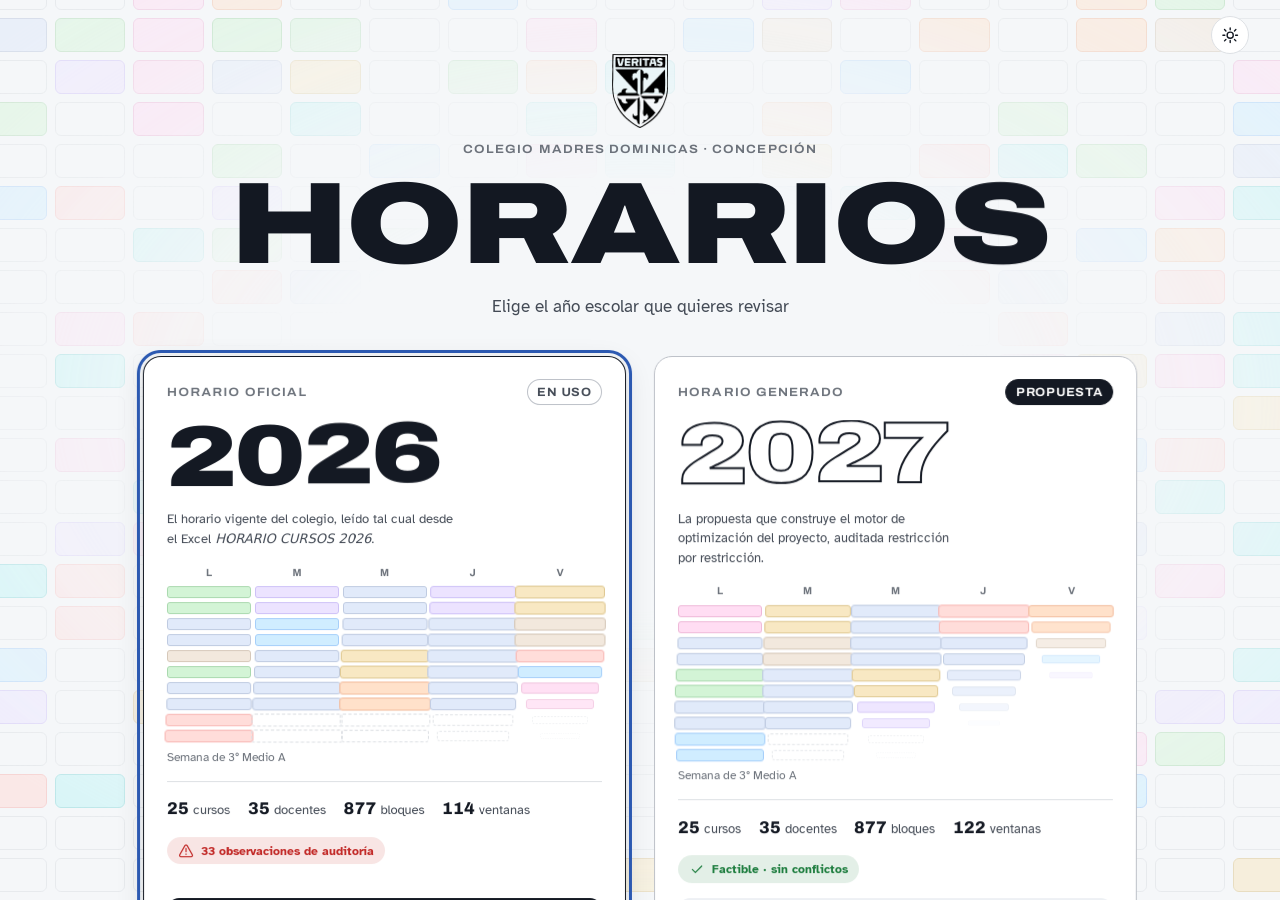
==== commit cd6509ac: "Cambios en la pagina prototipo 2" ====
--- a/Prototipos/Prototipo 2/index.html
+++ b/Prototipos/Prototipo 2/index.html
@@ -138,7 +138,7 @@
             <button type="button" class="boton-icono" data-imprimir aria-label="Imprimir horario" title="Imprimir">
               <svg class="icono" viewBox="0 0 24 24" aria-hidden="true"><path d="M7 9V3h10v6M7 17H5a2 2 0 0 1-2-2v-4a2 2 0 0 1 2-2h14a2 2 0 0 1 2 2v4a2 2 0 0 1-2 2h-2M7 14h10v7H7z"/></svg>
             </button>
-            <button type="button" class="boton-icono" data-descargar-pdf aria-label="Descargar horario en PDF" title="Descargar PDF">
+            <button type="button" class="boton-icono" data-descargar-pdf aria-label="Descargar este curso en PDF (como se ve en pantalla)" title="Este curso en PDF">
               <svg class="icono" viewBox="0 0 24 24" aria-hidden="true"><path d="M12 3v12m-5-5 5 5 5-5M5 20h14"/></svg>
             </button>
           </div>
--- a/Prototipos/Prototipo 2/css/estilos.css
+++ b/Prototipos/Prototipo 2/css/estilos.css
@@ -351,7 +351,48 @@
 }
 .cabecera-meta { display: flex; flex-wrap: wrap; gap: .25rem 1.25rem; color: var(--ink-2); font-size: var(--t-sm); margin-top: .35rem; }
 .cabecera-meta b { color: var(--ink); }
-.cabecera-acciones { display: flex; align-items: center; gap: .4rem; }
+.cabecera-acciones { display: flex; flex-wrap: wrap; justify-content: flex-end; align-items: center; gap: .4rem; }
+
+/* Menú de descarga de documentos (horarios en PDF/Word/Excel, distribución horaria docente) */
+.menu-descarga { position: relative; }
+.menu-descarga .menu-descarga-flecha { width: .85rem; height: .85rem; margin-left: -.1rem; transition: transform .15s; }
+.menu-descarga [aria-expanded="true"] .menu-descarga-flecha { transform: rotate(180deg); }
+.menu-descarga [aria-busy="true"] { cursor: progress; opacity: .6; }
+.menu-descarga-lista {
+  position: absolute; right: 0; top: calc(100% + .4rem); z-index: 40;
+  display: flex; flex-direction: column; min-width: 16rem; padding: .35rem;
+  background: var(--surface); border: 1px solid var(--line-strong); border-radius: 12px; box-shadow: var(--shadow);
+}
+.menu-descarga-lista[hidden] { display: none; }
+.menu-descarga-titulo { padding: .35rem .6rem .3rem; font-size: var(--t-xs); color: var(--muted); }
+.menu-descarga-lista [role="menuitem"] {
+  display: flex; align-items: baseline; justify-content: space-between; gap: 1.25rem;
+  padding: .55rem .65rem; border: 0; border-radius: 8px; background: none; text-align: left;
+  font-family: var(--font-display); font-weight: 700; font-size: var(--t-sm); color: var(--ink);
+}
+.menu-descarga-lista [role="menuitem"]:hover, .menu-descarga-lista [role="menuitem"]:focus-visible { background: var(--accent-wash); }
+.menu-descarga-lista small { font-family: var(--font-body); font-weight: 400; font-size: var(--t-xs); color: var(--muted); }
+.aviso-descarga {
+  position: fixed; left: 50%; bottom: 1.25rem; transform: translateX(-50%); z-index: 70;
+  width: max-content; max-width: min(38rem, calc(100vw - 32px)); padding: .7rem 1rem;
+  border-radius: 10px; background: var(--ink); color: var(--on-ink); box-shadow: var(--shadow);
+  font-size: var(--t-sm); line-height: 1.4; overflow-wrap: anywhere;
+}
+.aviso-descarga[hidden] { display: none; }
+.aviso-descarga.error { background: var(--bad); color: oklch(0.99 0 0); }
+.menu-descarga-lista .solo-movil { display: none; }
+@media (max-width: 719px) {
+  /* En el celular el menú de Cursos es un ícono redondo (el texto sigue para lectores de pantalla) y
+     reemplaza al botón PDF de este curso, que pasa a ser la primera opción del menú */
+  #vista-cursos .menu-descarga-texto { position: absolute; width: 1px; height: 1px; overflow: hidden; clip: rect(0 0 0 0); white-space: nowrap; }
+  #vista-cursos .menu-descarga > .boton { width: 2.75rem; height: 2.75rem; padding: 0; justify-content: center; }
+  #vista-cursos .menu-descarga .menu-descarga-flecha { display: none; }
+  #vista-cursos .curso-barra .cabecera-acciones > [data-descargar-pdf] { display: none; }
+  .menu-descarga-lista .solo-movil { display: flex; }
+  /* El menú se abre como hoja al pie de la pantalla */
+  .menu-descarga-lista { position: fixed; left: 16px; right: 16px; top: auto; bottom: 16px; min-width: 0; z-index: 80; }
+  .menu-descarga-lista [role="menuitem"] { min-height: 2.75rem; align-items: center; }
+}
 
 .estadisticas { display: flex; flex-wrap: wrap; gap: .5rem 2rem; }
 .estadistica { display: flex; flex-direction: column; min-width: 5.5rem; }
@@ -1460,8 +1501,137 @@
 .dev-key-raya { width: 2px; height: .9rem; background: var(--ink); border-radius: 1px; }
 .dev-key-linea { width: 1.1rem; height: 2px; border-radius: 1px; background: var(--c); }
 
+/* Selector emergente (reemplaza a los <select>): botón + panel con fichas, como "Horario de" */
+.dev-picker {
+  display: inline-flex; align-items: center; justify-content: space-between; gap: .6rem;
+  min-width: 11rem; max-width: 100%; min-height: 2.25rem;
+  padding: .3rem .35rem .3rem .7rem;
+  border: 1px solid var(--line-strong); border-radius: 10px;
+  background: var(--surface); color: var(--ink); text-align: left;
+  font-size: var(--t-sm);
+  transition: border-color .2s, box-shadow .2s, background-color .2s;
+}
+.dev-picker:hover:not(:disabled) { border-color: var(--ink); }
+.dev-picker[aria-expanded="true"] { border-color: var(--ink); box-shadow: 0 0 0 3px var(--accent-wash); }
+.dev-picker:disabled { opacity: .55; cursor: not-allowed; }
+.dev-picker > .icono {
+  flex: none; width: 1.6rem; height: 1.6rem; padding: .3rem; border-radius: 50%;
+  background: var(--surface-2); transition: transform .25s, background-color .2s, color .2s;
+}
+.dev-picker:hover:not(:disabled) > .icono { background: var(--ink); color: var(--on-ink); }
+.dev-picker[aria-expanded="true"] > .icono { transform: rotate(180deg); }
+.dev-picker-texto { display: flex; align-items: baseline; gap: .5rem; min-width: 0; }
+.dev-picker-valor { font-weight: 700; white-space: nowrap; overflow: hidden; text-overflow: ellipsis; }
+.dev-picker-sub { color: var(--muted); font-size: var(--t-xs); font-variant-numeric: tabular-nums; white-space: nowrap; }
+.dev-picker.grande { min-height: 2.75rem; padding-left: .85rem; font-family: var(--font-display); font-size: var(--t-lg); font-weight: 800; font-stretch: 105%; }
+.dev-docentes .dev-picker { min-width: 12.5rem; }
+
+.dev-pop {
+  position: fixed; z-index: 45;
+  width: min(36rem, calc(100vw - 16px));
+  display: flex; flex-direction: column;
+  background: var(--surface); border: 1px solid var(--line); border-radius: 14px;
+  box-shadow: var(--shadow); overflow: hidden;
+}
+.dev-pop[data-tipo="curso"] { width: min(30rem, calc(100vw - 16px)); }
+.dev-pop[data-tipo="depto"], .dev-pop[data-tipo="sala"] { width: min(28rem, calc(100vw - 16px)); }
+.dev-pop.hoja { left: .5rem !important; right: .5rem; bottom: .5rem; top: auto !important; width: auto; max-height: 78vh !important; }
+.dev-pop-cabecera { display: flex; align-items: center; justify-content: space-between; gap: 1rem; padding: .55rem .6rem .35rem 1rem; }
+.dev-pop-titulo { font-family: var(--font-display); font-weight: 800; font-size: var(--t-md); }
+.dev-pop-cabecera .boton-icono { width: 2rem; height: 2rem; }
+.dev-pop-buscar { position: relative; display: block; margin: 0 .75rem .5rem; }
+.dev-pop-buscar .icono { position: absolute; left: .7rem; top: 50%; translate: 0 -50%; color: var(--muted); pointer-events: none; }
+.dev-pop-buscar input {
+  width: 100%; padding: .5rem .7rem .5rem 2.2rem;
+  border: 1px solid var(--line); border-radius: 999px; background: var(--surface-2);
+  font-size: var(--t-sm);
+}
+.dev-pop-buscar input:focus { outline: none; border-color: var(--ink); background: var(--surface); }
+.dev-pop-cuerpo { flex: 1; min-height: 0; overflow: auto; padding: .25rem .75rem .9rem; display: flex; flex-direction: column; gap: .85rem; scrollbar-width: thin; }
+.dev-pop-grupo { display: flex; flex-direction: column; gap: .35rem; }
+.dev-pop-opciones { display: flex; flex-wrap: wrap; align-items: flex-start; gap: .35rem; }
+.dev-pop-opcion {
+  display: inline-flex; align-items: baseline; gap: .4rem; flex-wrap: wrap;
+  padding: .38rem .7rem; border: 1px solid var(--line-strong); border-radius: 999px;
+  background: var(--surface); text-align: left; font-size: var(--t-sm); font-weight: 650;
+  transition: border-color .15s, background-color .15s, color .15s, transform .15s;
+}
+.dev-pop-opcion small { font-size: var(--t-xs); font-weight: 500; color: var(--muted); font-variant-numeric: tabular-nums; }
+.dev-pop-opcion:hover:not(:disabled) { border-color: var(--ink); }
+.dev-pop-opcion:active:not(:disabled) { transform: scale(.96); }
+.dev-pop-opcion[aria-pressed="true"] { background: var(--ink); color: var(--on-ink); border-color: var(--ink); }
+.dev-pop-opcion[aria-pressed="true"] small { color: inherit; opacity: .75; }
+.dev-pop-opcion:disabled { cursor: not-allowed; opacity: .5; border-style: dashed; }
+.dev-pop-opcion .dev-pop-motivo { flex-basis: 100%; font-weight: 500; }
+.dev-pop-fila { display: grid; grid-template-columns: 6.5rem repeat(2, 2.6rem); align-items: center; gap: .35rem; }
+.dev-pop-nivel { font-weight: 700; font-size: var(--t-sm); }
+.dev-pop-opcion.ficha { justify-content: center; padding: .38rem 0; font-family: var(--font-display); font-weight: 800; }
+.dev-pop[data-tipo="curso"] .dev-pop-cuerpo { display: grid; grid-template-columns: repeat(auto-fill, minmax(12.5rem, 1fr)); align-items: start; }
+.dev-pop-vacio { color: var(--muted); font-size: var(--t-sm); }
+
+/* Botones de solver e instancia (Resolver y Comparar) */
+.dev-campo-ancho { flex-basis: 100%; }
+.dev-solvers, .dev-instancias { align-self: flex-start; flex-wrap: wrap; }
+.dev-solvers button[aria-pressed="true"], .dev-instancias button[aria-pressed="true"] { background: var(--ink); color: var(--on-ink); }
+
+/* Aviso de factibilidad de la instancia editada (bajo la cabecera de Edición) */
+.dev-fact {
+  display: flex; align-items: flex-start; gap: .65rem;
+  padding: .7rem .9rem; border: 1px solid var(--line-strong); border-radius: 10px;
+  background: var(--surface); font-size: var(--t-sm); color: var(--ink-2);
+}
+.dev-fact > .icono, .dev-fact > .dev-girando { flex: none; margin-top: .15rem; }
+.dev-fact p { flex: 1; }
+.dev-fact b { color: var(--ink); }
+.dev-fact.bien { border-color: var(--good); background: var(--good-wash); }
+.dev-fact.bien > .icono { color: var(--good); }
+.dev-fact.mal { border: 2px solid var(--bad); background: var(--bad-wash); }
+.dev-fact.mal > .icono { color: var(--bad); width: 1.4rem; height: 1.4rem; }
+.dev-fact.mal > div { flex: 1; display: flex; flex-direction: column; gap: .45rem; min-width: 0; }
+.dev-fact.mal ul { margin: 0; padding-left: 1.1rem; display: flex; flex-direction: column; gap: .25rem; color: var(--ink); }
+.dev-fact .dev-acciones { margin-top: .2rem; }
+
+/* Interruptor (franjas de electivos fijas o móviles) */
+.dev-interruptor-fila {
+  display: flex; flex-wrap: wrap; align-items: center; gap: .4rem 1rem;
+  padding: .8rem 1rem; border: 1px solid var(--line-strong); border-radius: 10px; background: var(--surface);
+}
+.dev-interruptor {
+  display: inline-flex; align-items: center; gap: .6rem; padding: .2rem .1rem; border: 0; background: none;
+  font-family: var(--font-display); font-weight: 700; font-size: var(--t-sm); color: var(--ink); cursor: pointer;
+}
+.dev-interruptor-riel {
+  position: relative; flex: none; width: 2.5rem; height: 1.4rem; border-radius: 999px;
+  background: var(--line-strong); transition: background-color .15s ease;
+}
+.dev-interruptor-riel > span {
+  position: absolute; top: .2rem; left: .2rem; width: 1rem; height: 1rem; border-radius: 50%;
+  background: oklch(0.99 0 0); box-shadow: 0 1px 2px oklch(0.2 0.02 262 / 0.3); transition: transform .15s ease;
+}
+.dev-interruptor[aria-checked="true"] .dev-interruptor-riel { background: var(--accent); }
+.dev-interruptor[aria-checked="true"] .dev-interruptor-riel > span { transform: translateX(1.1rem); background: var(--on-ink); }
+.dev-interruptor:hover .dev-interruptor-riel { box-shadow: 0 0 0 3px var(--accent-wash); }
+@media (prefers-reduced-motion: reduce) {
+  .dev-interruptor-riel, .dev-interruptor-riel > span { transition: none; }
+}
+.dev-franjas-resultado { margin-top: 1rem; }
+.dev-franjas-resultado h3 { font-size: var(--t-sm); font-weight: 800; color: var(--ink); margin-bottom: .5rem; }
+
+/* Explicación de los métodos */
+.dev-explicacion { border-top: 1px solid var(--line); padding-top: .6rem; }
+.dev-explicacion > summary { cursor: pointer; font-family: var(--font-display); font-weight: 700; font-size: var(--t-sm); color: var(--ink-2); }
+.dev-explicacion > summary:hover { color: var(--ink); }
+.dev-explicacion dl { margin: .75rem 0 .5rem; display: flex; flex-direction: column; gap: .65rem; }
+.dev-explicacion dt { display: flex; align-items: center; gap: .45rem; font-weight: 700; color: var(--ink); }
+.dev-explicacion dd { margin: .15rem 0 0 1.15rem; font-size: var(--t-sm); color: var(--ink-2); }
+
 @media (max-width: 1100px) {
   .dev-resolver { grid-template-columns: minmax(0, 1fr); }
+}
+@media (max-width: 1200px) {
+  .edicion-cabecera { grid-template-columns: minmax(0, 1fr); }
+  .edicion-estado, .dev-linea { align-items: flex-start; justify-content: flex-start; }
+  .dev-cambios ul { right: auto; left: 0; }
 }
 @media (max-width: 719px) {
   .edicion-cabecera { grid-template-columns: minmax(0, 1fr); }
@@ -1475,6 +1645,7 @@
   .dev-conflictos li .enlace { grid-column: 2; justify-self: start; }
   .dev-agregar .dev-input, .dev-celda-nombre .dev-input { width: 100%; }
   .dev-tabla-docentes th:nth-child(3), .dev-tabla-docentes td:nth-child(3) { display: none; }
+  .dev-picker { min-width: 0; width: 100%; }
 }
 @media print {
   .aviso-resultado, .dev-marca { display: none !important; }
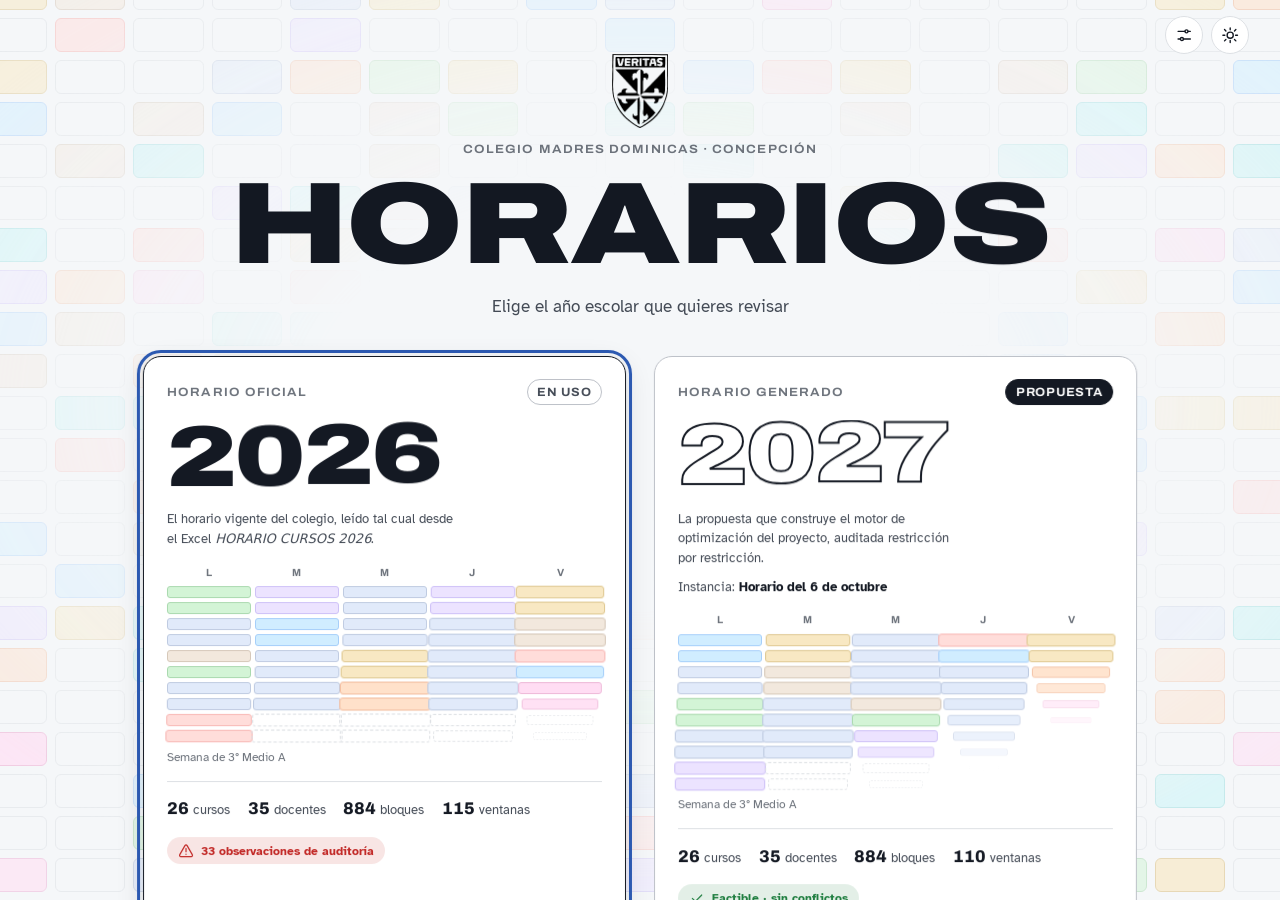
==== commit b6bc3134: "Metodología voraz + ILS/ITS, instancias 2027 y ventanas por docente Motor (notebooks/horarios): - Se" ====
--- a/Prototipos/Prototipo 2/index.html
+++ b/Prototipos/Prototipo 2/index.html
@@ -20,10 +20,14 @@
 <body>
   <!-- ============================== MENÚ DE INICIO ==============================
        Elige entre el horario oficial 2026 (Excel del colegio) y el 2027 generado por el
-       proyecto. js/menu.js dibuja las tarjetas y carga datos/horarios_<año>.js y js/app.js. -->
+       proyecto. js/menu.js dibuja las tarjetas y carga el horario del año y js/app.js. -->
   <section class="menu" id="menu" aria-labelledby="menu-titulo">
     <div class="menu-fondo" aria-hidden="true"></div>
     <div class="menu-acciones">
+      <button class="boton-icono" type="button" data-abrir-config aria-label="Configuración" aria-haspopup="dialog"
+              aria-controls="config" aria-expanded="false" title="Configuración">
+        <svg class="icono" viewBox="0 0 24 24" aria-hidden="true"><path d="M4 7h9M17 7h3M4 17h3M11 17h9"/><circle cx="15" cy="7" r="2"/><circle cx="9" cy="17" r="2"/></svg>
+      </button>
       <button class="boton-icono" type="button" id="menu-tema" aria-label="Cambiar entre tema claro y oscuro">
         <svg class="icono icono-sol" viewBox="0 0 24 24" aria-hidden="true"><circle cx="12" cy="12" r="4"/><path d="M12 2.5v2.5M12 19v2.5M4.6 4.6l1.8 1.8M17.6 17.6l1.8 1.8M2.5 12H5M19 12h2.5M4.6 19.4l1.8-1.8M17.6 6.4l1.8-1.8"/></svg>
         <svg class="icono icono-luna" viewBox="0 0 24 24" aria-hidden="true"><path d="M20 14.5A8 8 0 0 1 9.5 4a8 8 0 1 0 10.5 10.5Z"/></svg>
@@ -83,6 +87,11 @@
     <button id="tema" class="boton-icono" type="button" aria-label="Cambiar entre tema claro y oscuro">
       <svg class="icono icono-sol" viewBox="0 0 24 24" aria-hidden="true"><circle cx="12" cy="12" r="4"/><path d="M12 2.5v2.5M12 19v2.5M4.6 4.6l1.8 1.8M17.6 17.6l1.8 1.8M2.5 12H5M19 12h2.5M4.6 19.4l1.8-1.8M17.6 6.4l1.8-1.8"/></svg>
       <svg class="icono icono-luna" viewBox="0 0 24 24" aria-hidden="true"><path d="M20 14.5A8 8 0 0 1 9.5 4a8 8 0 1 0 10.5 10.5Z"/></svg>
+    </button>
+
+    <button id="configuracion" class="boton-icono" type="button" data-abrir-config aria-label="Configuración"
+            aria-haspopup="dialog" aria-controls="config" aria-expanded="false" title="Configuración">
+      <svg class="icono" viewBox="0 0 24 24" aria-hidden="true"><path d="M4 7h9M17 7h3M4 17h3M11 17h9"/><circle cx="15" cy="7" r="2"/><circle cx="9" cy="17" r="2"/></svg>
     </button>
   </header>
 
@@ -211,6 +220,18 @@
 
   <div class="tooltip" id="tooltip" role="status" hidden></div>
 
+  <!-- Configuración (botón de la esquina superior derecha): elige qué instancia generada del
+       horario 2027 se muestra. La dibuja js/menu.js con el catálogo datos/instancias_2027.js. -->
+  <div class="config" id="config" role="dialog" aria-labelledby="config-titulo" hidden>
+    <div class="config-cabecera">
+      <h2 class="config-titulo" id="config-titulo">Configuración</h2>
+      <button class="boton-icono" type="button" id="config-cerrar" aria-label="Cerrar configuración">
+        <svg class="icono" viewBox="0 0 24 24" aria-hidden="true"><path d="M6 6l12 12M18 6 6 18"/></svg>
+      </button>
+    </div>
+    <div class="config-cuerpo" id="config-cuerpo"></div>
+  </div>
+
   <footer class="pie">
     <span id="pie-datos"></span>
     <span>Taller de Gestión de Operaciones · Ingeniería Civil Industrial, Universidad de Concepción</span>
@@ -218,10 +239,11 @@
 
   <!-- Animaciones: GSAP (si no carga, la página funciona igual, sin animaciones) -->
   <script src="https://cdnjs.cloudflare.com/ajax/libs/gsap/3.12.5/gsap.min.js"></script>
-  <!-- Resumen de cada año para las tarjetas del menú (exportar_datos.py). El horario completo
-       (datos/horarios_<año>.js) y js/app.js los carga js/menu.js al elegir el año. -->
+  <!-- Datos para las tarjetas del menú (exportar_datos.py): el resumen del horario oficial 2026 y el
+       catálogo de instancias generadas del 2027 (cada una trae su resumen). El horario completo
+       (datos/horarios_2026.js o el archivo de la instancia elegida) y js/app.js los carga js/menu.js. -->
   <script src="datos/resumen_2026.js"></script>
-  <script src="datos/resumen_2027.js"></script>
+  <script src="datos/instancias_2027.js"></script>
   <script src="js/menu.js"></script>
 </body>
 </html>
--- a/Prototipos/Prototipo 2/css/estilos.css
+++ b/Prototipos/Prototipo 2/css/estilos.css
@@ -203,13 +203,13 @@
   backdrop-filter: blur(10px);
   -webkit-backdrop-filter: blur(10px);
 }
-.marca { display: flex; align-items: center; gap: .7rem; min-width: 0; }
+.marca { display: flex; align-items: center; gap: .7rem; min-width: 0; flex-shrink: 0; }
 .escudo { width: 34px; height: auto; display: block; }
 :root[data-theme="dark"] .escudo { filter: invert(1); }
 @media (prefers-color-scheme: dark) { :root:not([data-theme="light"]) .escudo { filter: invert(1); } }
 .escudo-texto { display: grid; place-items: center; width: 34px; height: 42px; border: 2px solid var(--ink); border-radius: 0 0 50% 50%; font-family: var(--font-display); font-weight: 800; font-size: .8rem; }
 .marca-texto { display: flex; flex-direction: column; line-height: 1.15; min-width: 0; }
-.marca-nombre { font-family: var(--font-display); font-weight: 850; font-stretch: 118%; font-size: 1.15rem; letter-spacing: .01em; text-transform: uppercase; }
+.marca-nombre { font-family: var(--font-display); font-weight: 850; font-stretch: 118%; font-size: 1.15rem; letter-spacing: .01em; text-transform: uppercase; white-space: nowrap; }
 .marca-colegio { font-size: var(--t-xs); color: var(--muted); white-space: nowrap; overflow: hidden; text-overflow: ellipsis; }
 
 .buscador { position: relative; margin-left: auto; width: min(26rem, 100%); }
@@ -228,6 +228,11 @@
   position: absolute; right: .7rem; top: 50%; translate: 0 -50%;
   font-family: var(--font-display); font-size: var(--t-xs); color: var(--muted);
   border: 1px solid var(--line); border-radius: 4px; padding: 0 .35rem; line-height: 1.4;
+}
+/* Pantallas medianas: el buscador queda angosto junto a los botones de la barra */
+@media (max-width: 900px) {
+  .atajo { display: none; }
+  .buscador input { padding-right: .8rem; }
 }
 .resultados {
   position: absolute; left: 0; right: 0; top: calc(100% + .4rem);
@@ -693,6 +698,80 @@
 .calor-hora b { color: var(--ink); font-family: var(--font-display); margin-right: .35rem; }
 .calor-escala { display: flex; align-items: center; gap: .6rem; font-size: var(--t-xs); color: var(--muted); margin-top: .5rem; }
 .calor-escala-barra { flex: 0 1 12rem; height: 8px; border-radius: 4px; background: linear-gradient(to right, var(--seq-lo), var(--seq-hi)); border: 1px solid var(--line); }
+
+/* Configuración: selector de instancias generadas (botón de la esquina superior derecha) */
+.config {
+  position: fixed; z-index: 90;
+  top: calc(env(safe-area-inset-top, 0px) + 4.1rem); right: var(--gutter);
+  width: min(31rem, calc(100vw - 2 * var(--gutter)));
+  max-height: calc(100vh - 5.5rem);
+  display: flex; flex-direction: column;
+  background: var(--surface); border: 1px solid var(--line); border-radius: 14px;
+  box-shadow: var(--shadow); overflow: hidden;
+}
+.config[hidden] { display: none; }
+.config-cabecera { display: flex; align-items: center; justify-content: space-between; gap: 1rem; padding: .6rem .7rem .55rem 1.1rem; border-bottom: 1px solid var(--line); }
+.config-titulo { margin: 0; font-family: var(--font-display); font-weight: 850; font-stretch: 112%; font-size: var(--t-md); text-transform: uppercase; letter-spacing: .02em; }
+.config-cabecera .boton-icono { width: 2rem; height: 2rem; }
+.config-cuerpo { overflow: auto; padding: .9rem 1.1rem 1.1rem; display: flex; flex-direction: column; gap: 1.2rem; scrollbar-width: thin; }
+.config-seccion { display: flex; flex-direction: column; gap: .6rem; }
+.config-seccion-titulo { display: flex; align-items: baseline; justify-content: space-between; gap: 1rem; flex-wrap: wrap; }
+.config-seccion-titulo .enlace { font-size: var(--t-sm); }
+.config-ayuda { margin: 0; font-size: var(--t-sm); color: var(--ink-2); }
+.config-nota { margin: 0; font-size: var(--t-xs); color: var(--muted); }
+.config-ayuda code, .config-nota code { font-size: .9em; padding: .05rem .3rem; border-radius: 4px; background: var(--surface-2); border: 1px solid var(--line); word-break: break-word; }
+.config-aviso { margin: 0; padding: .5rem .7rem; border-radius: 8px; background: var(--accent-wash); font-size: var(--t-sm); }
+.config-opciones { display: flex; flex-direction: column; gap: .5rem; }
+.config-opcion {
+  display: grid; grid-template-columns: auto minmax(0, 1fr); align-items: start; gap: .75rem;
+  width: 100%; padding: .75rem .85rem; text-align: left;
+  border: 1px solid var(--line-strong); border-radius: 10px; background: var(--surface);
+  transition: border-color .15s, background-color .15s, box-shadow .15s;
+}
+.config-opcion:hover { border-color: var(--ink); }
+.config-opcion[aria-checked="true"] { border-color: var(--ink); box-shadow: inset 0 0 0 1px var(--ink); background: var(--surface-2); }
+.config-marca { display: grid; place-items: center; width: 1.05rem; height: 1.05rem; margin-top: .15rem; border-radius: 50%; border: 2px solid var(--line-strong); }
+.config-opcion[aria-checked="true"] .config-marca { border-color: var(--ink); }
+.config-opcion[aria-checked="true"] .config-marca::after { content: ''; width: .5rem; height: .5rem; border-radius: 50%; background: var(--ink); }
+.config-opcion-texto { display: flex; flex-direction: column; gap: .3rem; min-width: 0; }
+.config-opcion-cabeza { display: flex; flex-wrap: wrap; align-items: center; gap: .35rem .5rem; }
+.config-opcion-nombre { font-family: var(--font-display); font-weight: 800; font-size: var(--t-base); }
+.config-insignia {
+  padding: .05rem .45rem; border: 1px solid var(--line-strong); border-radius: 999px;
+  font-family: var(--font-display); font-size: .68rem; font-weight: 700; letter-spacing: .06em; text-transform: uppercase; color: var(--ink-2);
+}
+.config-insignia.en-pantalla { background: var(--ink); color: var(--on-ink); border-color: var(--ink); }
+.config-opcion-meta { font-size: var(--t-xs); color: var(--muted); }
+.config-opcion-datos { display: flex; flex-wrap: wrap; gap: .25rem .9rem; font-size: var(--t-sm); color: var(--ink-2); font-variant-numeric: tabular-nums; }
+.config-opcion-datos b { color: var(--ink); font-family: var(--font-display); }
+.config-estado { display: inline-flex; align-items: center; gap: .25rem; font-weight: 700; }
+.config-estado .icono { width: .95rem; height: .95rem; stroke-width: 2.4; }
+.config-estado.bien { color: var(--good); }
+.config-estado.mal { color: var(--bad); }
+.config-opcion-desc { font-size: var(--t-xs); color: var(--ink-2); line-height: 1.45; }
+
+/* Ventanas por docente y día */
+.kpi-enlace { align-self: flex-start; margin-top: .3rem; font-size: var(--t-sm); }
+#ventanas-docentes { scroll-margin-top: 5rem; }
+.vent-opciones { display: flex; flex-wrap: wrap; align-items: center; gap: .6rem 1.4rem; }
+.tabla-ventanas { max-width: 52rem; }
+.tabla-ventanas th, .tabla-ventanas td { padding-block: .3rem; vertical-align: middle; }
+.tabla-ventanas tbody th { font-weight: 400; max-width: 14rem; white-space: nowrap; overflow: hidden; text-overflow: ellipsis; }
+.tabla-ventanas .vent { text-align: center; width: 4.5rem; }
+.tabla-ventanas abbr { text-decoration: none; }
+.tabla-ventanas tfoot .vent { text-align: center; }
+.vent-docente { font-weight: 500; text-align: left; }
+.vent-valor {
+  --t: 0;
+  display: inline-grid; place-items: center; min-width: 2.1rem; height: 1.6rem; padding: 0 .35rem; border-radius: 4px;
+  background: color-mix(in oklch, var(--seq-hi) calc(var(--t) * 100%), var(--seq-lo));
+  color: var(--seq-ink-lo);
+  font-family: var(--font-display); font-weight: 700; font-variant-numeric: tabular-nums;
+}
+.vent-valor.alto { color: var(--seq-ink-hi); }
+.vent-valor.cero { background: none; color: var(--muted); font-weight: 500; }
+.vent-valor.nulo { background: none; color: var(--muted); font-weight: 400; }
+.vent-vacio { color: var(--muted); text-align: center; padding-block: 1rem !important; }
 
 .errores { margin: 0; padding-left: 1.2rem; color: var(--bad); font-size: var(--t-sm); }
 .nota { font-size: var(--t-sm); color: var(--ink-2); max-width: 70ch; }
@@ -814,6 +893,12 @@
   }
   .veredicto { grid-template-columns: minmax(0, 1fr); }
   .barra-fila, .eje { grid-template-columns: 6.5rem minmax(0, 1fr) 2rem; gap: .5rem; }
+  .config { top: auto; left: .5rem; right: .5rem; bottom: .5rem; width: auto; max-height: 82vh; }
+  .tabla-ventanas th, .tabla-ventanas td { padding-inline: .15rem; }
+  .tabla-ventanas thead th { letter-spacing: .02em; }
+  .tabla-ventanas tbody th { max-width: 7.5rem; }
+  .tabla-ventanas .vent { width: auto; }
+  .vent-valor { min-width: 1.5rem; padding: 0 .2rem; }
 }
 
 @media (prefers-reduced-motion: reduce) {
@@ -824,10 +909,10 @@
 @media print {
   @page { size: letter landscape; margin: 10mm; }   /* carta horizontal, como el PDF descargado */
   body { background: #fff; color: #000; }
-  .barra, .pestanas, .selector, .detalle, .pie, .cabecera-acciones, .consejo, .tooltip, .dias-movil, .leyenda-nota { display: none !important; }
+  .barra, .pestanas, .selector, .detalle, .pie, .cabecera-acciones, .consejo, .tooltip, .dias-movil, .leyenda-nota, .config { display: none !important; }
   main { padding: 0; }
   .disposicion { display: block; }
-  .sesion, .vacia.fuera, .vacia.pastoral, .calor-celda, .g-pausa.colacion { -webkit-print-color-adjust: exact; print-color-adjust: exact; }
+  .sesion, .vacia.fuera, .vacia.pastoral, .calor-celda, .vent-valor, .g-pausa.colacion { -webkit-print-color-adjust: exact; print-color-adjust: exact; }
   .sesion { break-inside: avoid; }
   .grilla > .fuera-dia { display: flex !important; }
 }
@@ -1030,8 +1115,8 @@
    el cursor). Los bloques de colores del fondo son las mismas familias de la grilla.
    ========================================================================== */
 html.menu-abierto { overflow: hidden; }
-/* Sin año elegido, la plataforma queda oculta tras el menú */
-html:not(.con-anio) body > :not(.menu):not(script) { visibility: hidden; }
+/* Sin año elegido, la plataforma queda oculta tras el menú (Configuración se abre sobre el menú) */
+html:not(.con-anio) body > :not(.menu):not(.config):not(script) { visibility: hidden; }
 
 .menu {
   position: fixed; inset: 0; z-index: 80;
@@ -1120,6 +1205,8 @@
 
 .tarjeta-desc { font-size: var(--t-sm); color: var(--ink-2); max-width: 36ch; min-height: 3em; }
 .tarjeta-desc code { font-size: .85em; }
+.tarjeta-instancia { font-size: var(--t-sm); color: var(--ink-2); margin-top: -.35rem; }
+.tarjeta-instancia b { color: var(--ink); }
 
 .mini { margin: 0; display: grid; gap: .35rem; }
 .mini-dias, .mini-grilla { display: grid; grid-template-columns: repeat(5, minmax(0, 1fr)); gap: 4px; }
@@ -1371,6 +1458,11 @@
 
 /* Tablas editables */
 .dev-tabla td { vertical-align: middle; }
+.dev-col-ver { text-align: right; }
+.dev-boton-tabla { padding: .3rem .65rem; font-size: var(--t-xs); gap: .35rem; }
+.dev-boton-tabla[disabled] { opacity: .45; cursor: not-allowed; }
+.dev-boton-tabla[disabled]:hover { background: var(--surface); color: inherit; border-color: var(--line-strong); }
+.dev-boton-tabla[aria-busy="true"] { cursor: progress; opacity: .7; }
 .dev-tabla tbody tr.dev-editado { background: var(--accent-wash); }
 .dev-tabla tbody tr.dev-editado td:first-child { box-shadow: inset 3px 0 0 var(--accent); }
 .dev-tabla tbody tr.dev-editado:hover { background: var(--accent-wash); }
